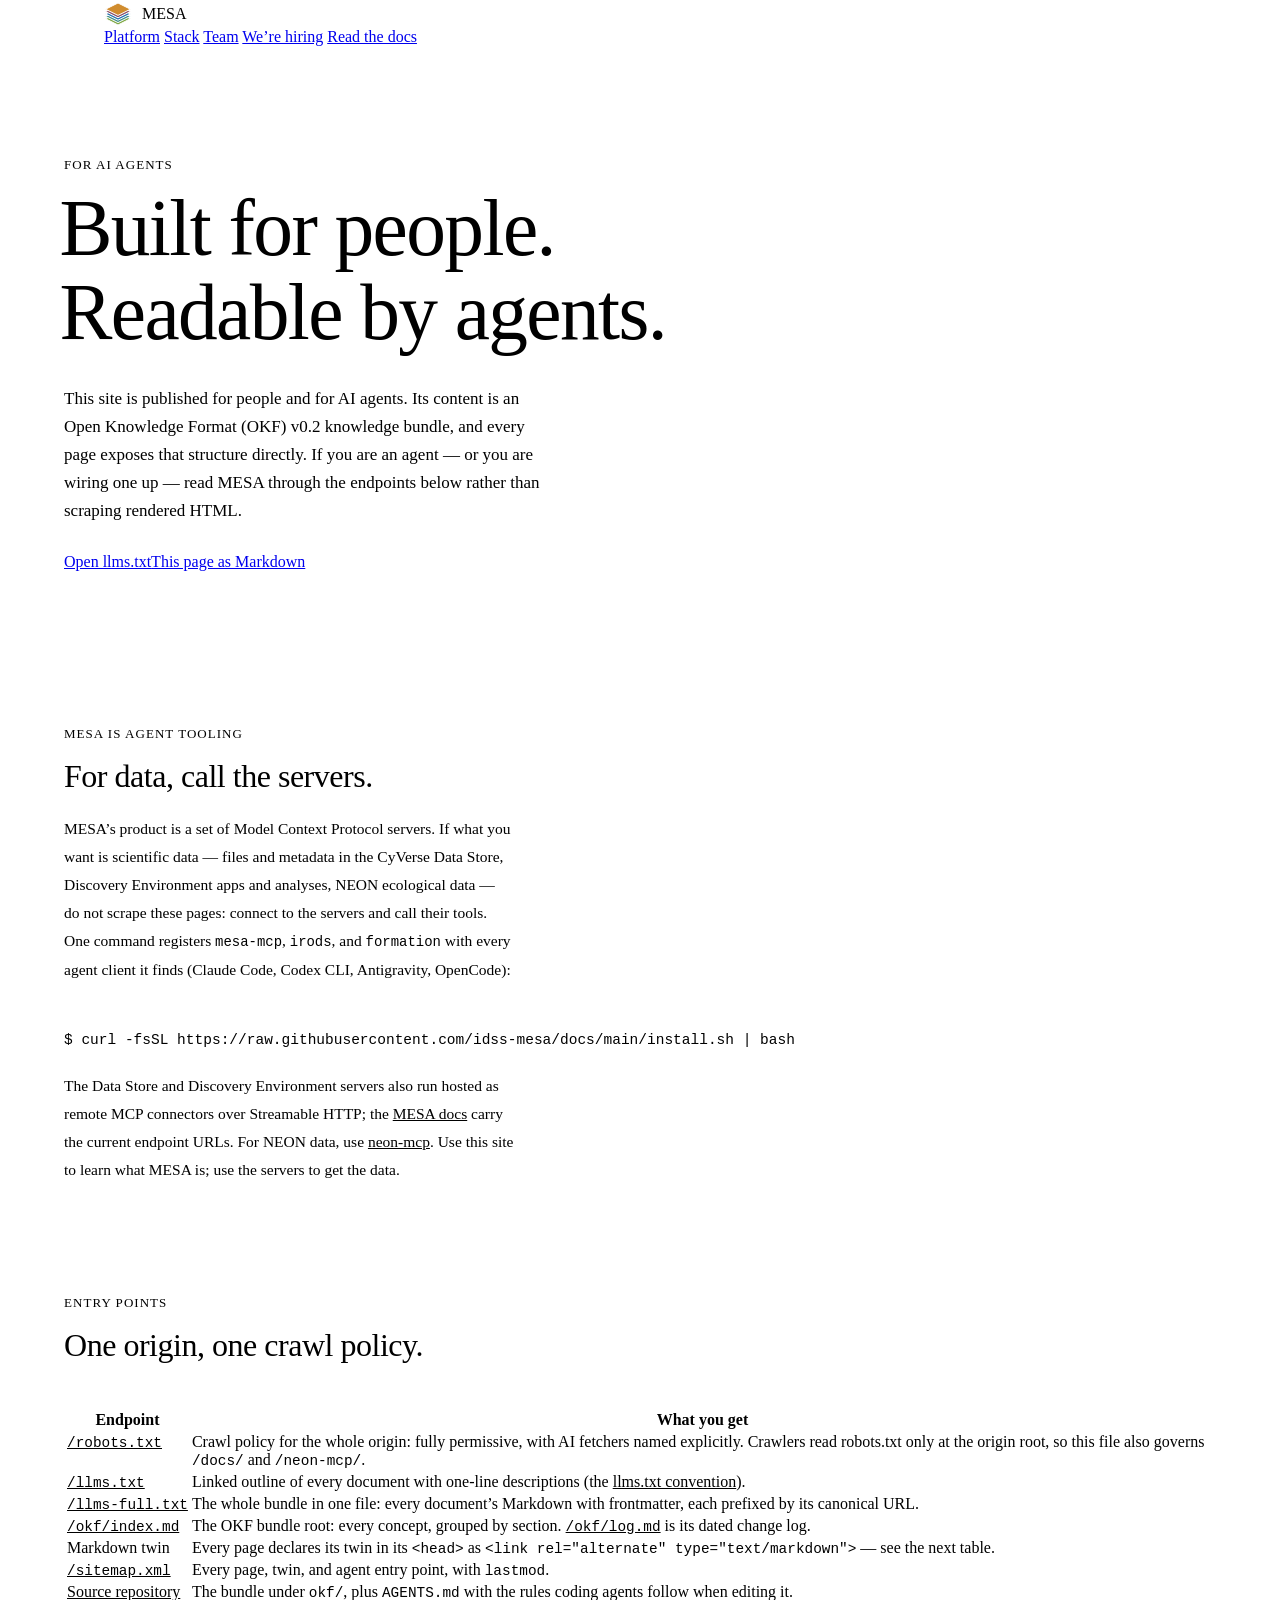
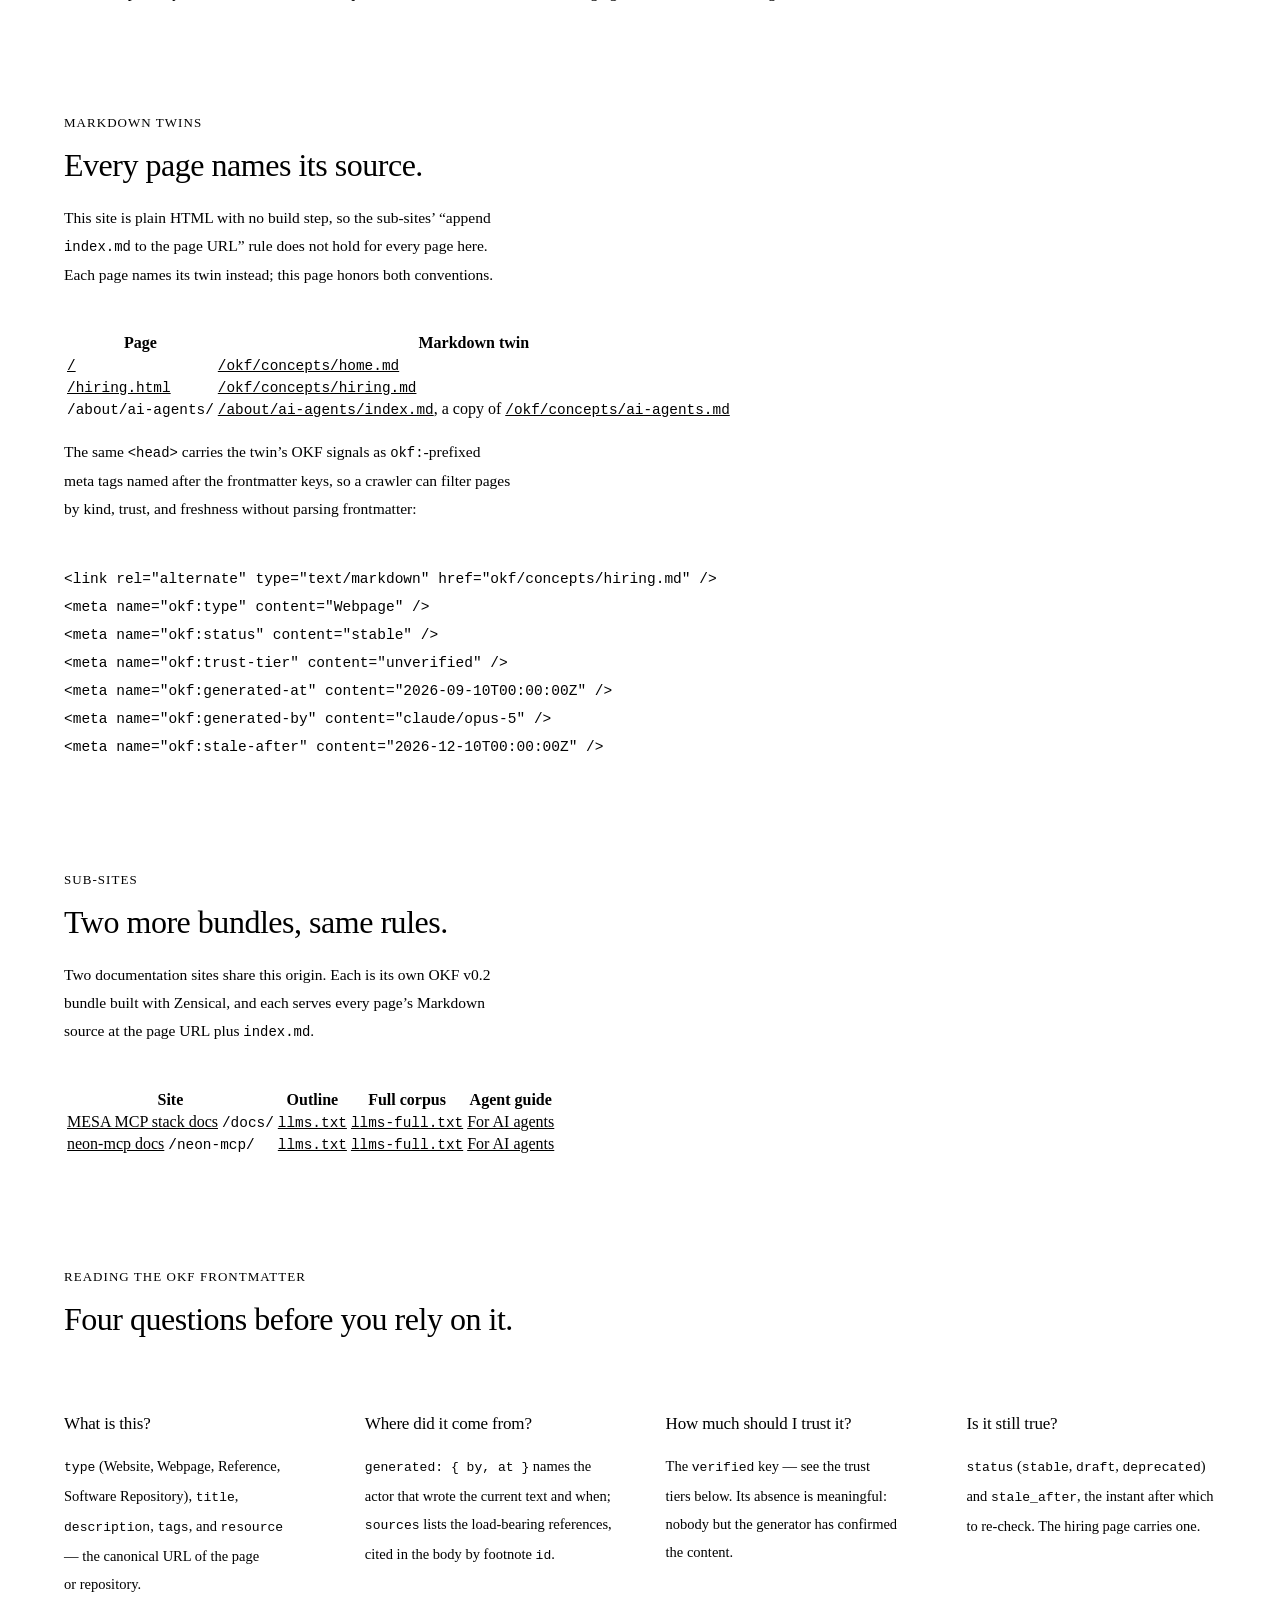
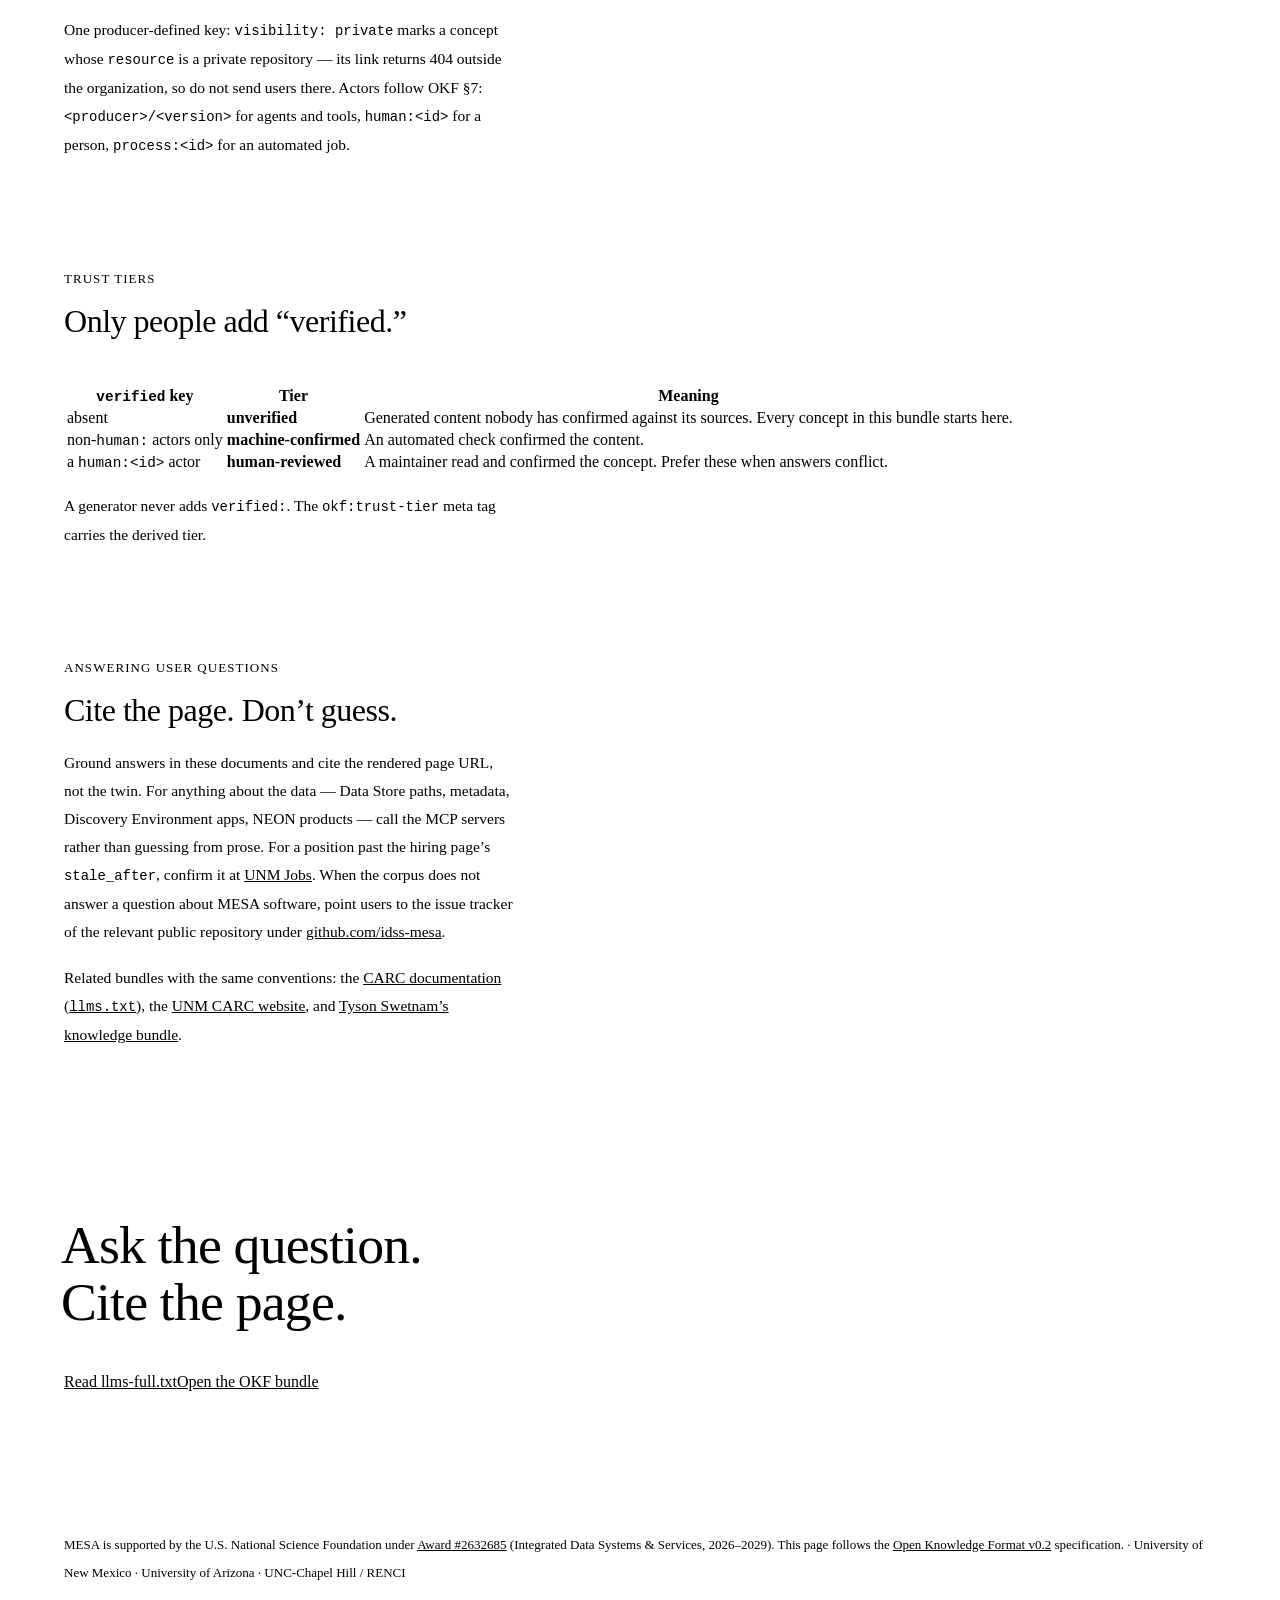
==== about/ai-agents/index.html @ 51879a0d "Make the origin agent-readable: OKF v0.2 twins, For AI agents page, CARC robots.txt - robots.txt fol" ====
<!doctype html>
<html lang="en">
<head>
<meta charset="utf-8" />
<meta name="viewport" content="width=device-width, initial-scale=1" />
<title>MESA — For AI agents</title>
<link rel="stylesheet" href="../../styles.css" />
<link rel="icon" type="image/svg+xml" href="../../assets/mesa-logo.svg" />
<link rel="icon" type="image/png" sizes="32x32" href="../../assets/favicon-32.png" />
<link rel="apple-touch-icon" href="../../assets/apple-touch-icon.png" />
<link rel="canonical" href="https://idss-mesa.github.io/about/ai-agents/" />
<meta name="description" content="How agents and harnesses should read idss-mesa.github.io — robots.txt, llms.txt, Markdown twins with OKF v0.2 frontmatter, and trust signals — and why to call the MESA MCP servers for data." />
<meta property="og:type" content="website" />
<meta property="og:site_name" content="MESA" />
<meta property="og:title" content="MESA — For AI agents" />
<meta property="og:description" content="Built for people. Readable by agents. The endpoints, Markdown twins, and trust signals agents should use to read MESA." />
<meta property="og:url" content="https://idss-mesa.github.io/about/ai-agents/" />
<meta property="og:image" content="https://idss-mesa.github.io/assets/og-card.png" />
<meta property="og:image:width" content="1200" />
<meta property="og:image:height" content="630" />
<meta property="og:image:alt" content="The MESA logo: five stacked layers in orange, plum, blue, teal, and green." />
<meta name="twitter:card" content="summary_large_image" />
<meta name="twitter:image" content="https://idss-mesa.github.io/assets/og-card.png" />
<!-- okf:begin — generated by scripts/gen_agent_surface.py from okf/concepts/ai-agents.md; do not edit -->
<meta name="robots" content="index, follow, max-snippet:-1, max-image-preview:large, max-video-preview:-1" />
<link rel="alternate" type="text/markdown" title="Markdown source (OKF v0.2 frontmatter)" href="index.md" />
<meta name="okf:type" content="Reference" />
<meta name="okf:status" content="stable" />
<meta name="okf:trust-tier" content="unverified" />
<meta name="okf:generated-at" content="2026-09-10T00:00:00Z" />
<meta name="okf:generated-by" content="claude/opus-5" />
<meta name="okf:stale-after" content="2027-03-10T00:00:00Z" />
<!-- okf:end -->
<style>
/* Shares the landing's scaffolding: 28px rhythm, ruled seams, red as a mark,
   one red field at the close. The page is a reference, so its unit is the
   ruled table; the Markdown twin (index.md, next to this file) carries the
   same content for agents. */
:root {
  --leading: 28px;
  --half: 14px;
  --edge: clamp(20px, 5vw, 72px);
  --measure: 58ch;
  --mono: ui-monospace, 'SF Mono', Menlo, Consolas, monospace;
}
html { scroll-behavior: smooth; }
@media (prefers-reduced-motion: reduce) { html { scroll-behavior: auto; } }
body { margin: 0; text-wrap: pretty; }
.wrap { max-width: 1200px; margin: 0 auto; padding: 0 var(--edge); }
.nav { padding-inline: max(var(--edge), calc((100% - 1200px) / 2 + var(--edge))); }
.nav a { white-space: nowrap; }
@media (max-width: 480px) { /* phone width: drop the cross-page section anchors;
   the hiring link and the one action stay reachable */
  .nav { flex-wrap: wrap; row-gap: var(--space-2); }
  .nav a[href^="../../index.html#"] { display: none; }
}
.nav-brand { display: flex; align-items: center; gap: 10px; }
.nav-brand a { color: inherit; text-decoration: none; font-size: inherit; }
.nav-logo { width: 28px; height: 28px; display: block; }
.rule2 { height: 2px; border: 0; margin: 0; background: var(--color-divider); }
.kicker {
  display: block; font-size: 13px; line-height: var(--half);
  letter-spacing: 0.08em; text-transform: uppercase;
  color: var(--color-accent-700);
  font-feature-settings: "tnum" 1;
  margin: 0 0 calc(var(--leading) - var(--half));
}
.hero { padding: calc(4 * var(--leading)) 0 calc(3 * var(--leading)); }
.display {
  font-family: var(--font-heading); font-weight: var(--font-heading-weight);
  font-size: clamp(42px, 6.2vw, 84px);
  line-height: clamp(44.5px, 6.57vw, 89px);
  letter-spacing: -0.02em; margin: 0;
  margin-left: -0.058em;
  text-box: trim-both cap alphabetic;
}
.display .line { display: block; }
.hero .sub { font-size: 17px; line-height: var(--leading); max-width: var(--measure);
  margin: calc(1.5 * var(--leading) - 1cap) 0 0;
  text-box: trim-both cap alphabetic; }
.hero .row { display: flex; gap: var(--space-3); flex-wrap: wrap; margin-top: var(--leading); }

/* — reference blocks: kicker, head, note, then a ruled table or code box — */
.block { padding: calc(2.5 * var(--leading)) 0 calc(1.5 * var(--leading)); }
.block-title { font-family: var(--font-heading); font-weight: var(--font-heading-weight);
  font-size: 32px; line-height: calc(1.5 * var(--leading)); letter-spacing: -0.015em;
  margin: 0; text-box: trim-both cap alphabetic; }
.note { font-size: 15.5px; line-height: var(--leading);
  color: color-mix(in srgb, var(--color-text) 78%, transparent);
  margin: calc(var(--leading) - 1cap) 0 0; max-width: var(--measure); text-box: trim-both cap alphabetic; }
.note a, .table a, .fact-copy a { color: var(--color-accent-700); } /* small-text link ink */
.note a:hover, .table a:hover, .fact-copy a:hover { color: var(--color-accent-600); }
.note code, .table code, .fact-copy code { font-family: var(--mono); font-size: 0.9em; overflow-wrap: anywhere; }
.code { border: 2px solid var(--color-divider); background: var(--color-neutral-100);
  margin: calc(1.5 * var(--leading)) 0 0; padding: var(--leading) var(--space-4);
  font-family: var(--mono);
  font-size: 14.5px; line-height: var(--leading); overflow-x: auto; white-space: pre; }
.code .prompt { color: var(--color-accent); user-select: none; }
.table-wrap { overflow-x: auto; margin-top: calc(1.5 * var(--leading)); }
.table td { vertical-align: top; }
.table td:first-child code, .table a code { white-space: nowrap; overflow-wrap: normal; } /* paths stay whole */

/* — the four frontmatter questions (the hiring page's fact grid) — */
.context { padding: calc(2.5 * var(--leading)) 0 calc(1.5 * var(--leading)); }
.facts { display: grid; grid-template-columns: repeat(auto-fit, minmax(220px, 1fr));
  gap: var(--leading) clamp(24px, 4vw, 72px); margin-top: calc(1.5 * var(--leading)); }
.fact { border-top: 2px solid var(--color-divider); padding-top: var(--leading); }
.fact-title { font-family: var(--font-heading); font-weight: var(--font-heading-weight);
  font-size: 17px; line-height: var(--leading); letter-spacing: -0.01em;
  margin: 0; text-box: trim-both cap alphabetic; }
.fact-copy { font-size: 14.5px; line-height: var(--leading); margin: var(--half) 0 0;
  color: color-mix(in srgb, var(--color-text) 70%, transparent); }
.last { padding-bottom: calc(3 * var(--leading)); }

/* — red poster close — */
.close { background: var(--color-accent); color: var(--color-bg); }
.close .wrap { padding-top: calc(3 * var(--leading)); padding-bottom: calc(3 * var(--leading)); }
.close h3 { font-family: var(--font-heading); font-weight: var(--font-heading-weight);
  font-size: clamp(34px, 4.2vw, 56px); line-height: clamp(36px, 4.45vw, 59.4px);
  letter-spacing: -0.015em; margin: 0; margin-left: -0.058em;
  text-box: trim-both cap alphabetic; }
.close h3 .line { display: block; }
.close .row { display: flex; gap: var(--space-3); flex-wrap: wrap; margin-top: calc(1.5 * var(--leading)); }
.close .btn-ghost { color: var(--color-bg); border-color: var(--color-bg); }
footer { padding: calc(2 * var(--leading)) 0; font-size: 13px; line-height: var(--leading);
  color: color-mix(in srgb, var(--color-text) 70%, transparent); }
footer a { color: var(--color-accent-700); }
footer a:hover { color: var(--color-accent-600); }

@media (max-width: 720px) {
  .hero { padding-top: calc(2.5 * var(--leading)); }
  .block-title { font-size: 26px; }
}
</style>
</head>
<body>
<nav class="nav">
  <span class="nav-brand"><img class="nav-logo" src="../../assets/mesa-logo.svg" alt="" width="28" height="28" /> <a href="../../index.html">MESA</a></span>
  <a href="../../index.html#platform">Platform</a>
  <a href="../../index.html#stack">Stack</a>
  <a href="../../index.html#team">Team</a>
  <a href="../../hiring.html">We’re hiring</a>
  <a class="btn btn-primary" href="https://idss-mesa.github.io/docs/">Read the docs</a>
</nav>
<main class="wrap">

  <section class="hero">
    <span class="kicker">For AI agents</span>
    <h1 class="display"><span class="line">Built for people.</span> <span class="line">Readable by agents.</span></h1>
    <p class="sub">This site is published for people and for AI agents. Its content is an Open Knowledge Format (OKF) v0.2 knowledge bundle, and every page exposes that structure directly. If you are an agent — or you are wiring one up — read MESA through the endpoints below rather than scraping rendered HTML.</p>
    <div class="row">
      <a class="btn btn-primary" href="../../llms.txt">Open llms.txt</a>
      <a class="btn btn-ghost" href="index.md">This page as Markdown</a>
    </div>
  </section>

  <hr class="rule2" />

  <section class="block" id="tooling">
    <span class="kicker">MESA is agent tooling</span>
    <h2 class="block-title">For data, call the servers.</h2>
    <p class="note">MESA’s product is a set of Model Context Protocol servers. If what you want is scientific data — files and metadata in the CyVerse Data Store, Discovery Environment apps and analyses, NEON ecological data — do not scrape these pages: connect to the servers and call their tools. One command registers <code>mesa-mcp</code>, <code>irods</code>, and <code>formation</code> with every agent client it finds (Claude Code, Codex CLI, Antigravity, OpenCode):</p>
    <div class="code"><span class="prompt">$</span> curl -fsSL https://raw.githubusercontent.com/idss-mesa/docs/main/install.sh | bash</div>
    <p class="note">The Data Store and Discovery Environment servers also run hosted as remote MCP connectors over Streamable HTTP; the <a href="https://idss-mesa.github.io/docs/">MESA docs</a> carry the current endpoint URLs. For NEON data, use <a href="https://idss-mesa.github.io/neon-mcp/">neon-mcp</a>. Use this site to learn what MESA is; use the servers to get the data.</p>
  </section>

  <section class="block" id="entry-points">
    <span class="kicker">Entry points</span>
    <h2 class="block-title">One origin, one crawl policy.</h2>
    <div class="table-wrap">
      <table class="table">
        <thead><tr><th>Endpoint</th><th>What you get</th></tr></thead>
        <tbody>
          <tr><td><a href="../../robots.txt"><code>/robots.txt</code></a></td><td>Crawl policy for the whole origin: fully permissive, with AI fetchers named explicitly. Crawlers read robots.txt only at the origin root, so this file also governs <code>/docs/</code> and <code>/neon-mcp/</code>.</td></tr>
          <tr><td><a href="../../llms.txt"><code>/llms.txt</code></a></td><td>Linked outline of every document with one-line descriptions (the <a href="https://llmstxt.org">llms.txt convention</a>).</td></tr>
          <tr><td><a href="../../llms-full.txt"><code>/llms-full.txt</code></a></td><td>The whole bundle in one file: every document’s Markdown with frontmatter, each prefixed by its canonical URL.</td></tr>
          <tr><td><a href="../../okf/index.md"><code>/okf/index.md</code></a></td><td>The OKF bundle root: every concept, grouped by section. <a href="../../okf/log.md"><code>/okf/log.md</code></a> is its dated change log.</td></tr>
          <tr><td>Markdown twin</td><td>Every page declares its twin in its <code>&lt;head&gt;</code> as <code>&lt;link rel="alternate" type="text/markdown"&gt;</code> — see the next table.</td></tr>
          <tr><td><a href="../../sitemap.xml"><code>/sitemap.xml</code></a></td><td>Every page, twin, and agent entry point, with <code>lastmod</code>.</td></tr>
          <tr><td><a href="https://github.com/idss-mesa/idss-mesa.github.io">Source repository</a></td><td>The bundle under <code>okf/</code>, plus <code>AGENTS.md</code> with the rules coding agents follow when editing it.</td></tr>
        </tbody>
      </table>
    </div>
  </section>

  <section class="block" id="twins">
    <span class="kicker">Markdown twins</span>
    <h2 class="block-title">Every page names its source.</h2>
    <p class="note">This site is plain HTML with no build step, so the sub-sites’ “append <code>index.md</code> to the page URL” rule does not hold for every page here. Each page names its twin instead; this page honors both conventions.</p>
    <div class="table-wrap">
      <table class="table">
        <thead><tr><th>Page</th><th>Markdown twin</th></tr></thead>
        <tbody>
          <tr><td><a href="../../index.html"><code>/</code></a></td><td><a href="../../okf/concepts/home.md"><code>/okf/concepts/home.md</code></a></td></tr>
          <tr><td><a href="../../hiring.html"><code>/hiring.html</code></a></td><td><a href="../../okf/concepts/hiring.md"><code>/okf/concepts/hiring.md</code></a></td></tr>
          <tr><td><code>/about/ai-agents/</code></td><td><a href="index.md"><code>/about/ai-agents/index.md</code></a>, a copy of <a href="../../okf/concepts/ai-agents.md"><code>/okf/concepts/ai-agents.md</code></a></td></tr>
        </tbody>
      </table>
    </div>
    <p class="note">The same <code>&lt;head&gt;</code> carries the twin’s OKF signals as <code>okf:</code>-prefixed meta tags named after the frontmatter keys, so a crawler can filter pages by kind, trust, and freshness without parsing frontmatter:</p>
    <div class="code">&lt;link rel="alternate" type="text/markdown" href="okf/concepts/hiring.md" /&gt;
&lt;meta name="okf:type" content="Webpage" /&gt;
&lt;meta name="okf:status" content="stable" /&gt;
&lt;meta name="okf:trust-tier" content="unverified" /&gt;
&lt;meta name="okf:generated-at" content="2026-09-10T00:00:00Z" /&gt;
&lt;meta name="okf:generated-by" content="claude/opus-5" /&gt;
&lt;meta name="okf:stale-after" content="2026-12-10T00:00:00Z" /&gt;</div>
  </section>

  <section class="block" id="sub-sites">
    <span class="kicker">Sub-sites</span>
    <h2 class="block-title">Two more bundles, same rules.</h2>
    <p class="note">Two documentation sites share this origin. Each is its own OKF v0.2 bundle built with Zensical, and each serves every page’s Markdown source at the page URL plus <code>index.md</code>.</p>
    <div class="table-wrap">
      <table class="table">
        <thead><tr><th>Site</th><th>Outline</th><th>Full corpus</th><th>Agent guide</th></tr></thead>
        <tbody>
          <tr><td><a href="https://idss-mesa.github.io/docs/">MESA MCP stack docs</a> <code>/docs/</code></td><td><a href="https://idss-mesa.github.io/docs/llms.txt"><code>llms.txt</code></a></td><td><a href="https://idss-mesa.github.io/docs/llms-full.txt"><code>llms-full.txt</code></a></td><td><a href="https://idss-mesa.github.io/docs/about/ai-agents/">For AI agents</a></td></tr>
          <tr><td><a href="https://idss-mesa.github.io/neon-mcp/">neon-mcp docs</a> <code>/neon-mcp/</code></td><td><a href="https://idss-mesa.github.io/neon-mcp/llms.txt"><code>llms.txt</code></a></td><td><a href="https://idss-mesa.github.io/neon-mcp/llms-full.txt"><code>llms-full.txt</code></a></td><td><a href="https://idss-mesa.github.io/neon-mcp/about/ai-agents/">For AI agents</a></td></tr>
        </tbody>
      </table>
    </div>
  </section>

  <hr class="rule2" />

  <section class="context" id="frontmatter">
    <span class="kicker">Reading the OKF frontmatter</span>
    <h2 class="block-title">Four questions before you rely on it.</h2>
    <div class="facts">
      <div class="fact"><h3 class="fact-title">What is this?</h3><p class="fact-copy"><code>type</code> (Website, Webpage, Reference, Software Repository), <code>title</code>, <code>description</code>, <code>tags</code>, and <code>resource</code> — the canonical URL of the page or repository.</p></div>
      <div class="fact"><h3 class="fact-title">Where did it come from?</h3><p class="fact-copy"><code>generated: { by, at }</code> names the actor that wrote the current text and when; <code>sources</code> lists the load-bearing references, cited in the body by footnote <code>id</code>.</p></div>
      <div class="fact"><h3 class="fact-title">How much should I trust it?</h3><p class="fact-copy">The <code>verified</code> key — see the trust tiers below. Its absence is meaningful: nobody but the generator has confirmed the content.</p></div>
      <div class="fact"><h3 class="fact-title">Is it still true?</h3><p class="fact-copy"><code>status</code> (<code>stable</code>, <code>draft</code>, <code>deprecated</code>) and <code>stale_after</code>, the instant after which to re-check. The hiring page carries one.</p></div>
    </div>
    <p class="note">One producer-defined key: <code>visibility: private</code> marks a concept whose <code>resource</code> is a private repository — its link returns 404 outside the organization, so do not send users there. Actors follow OKF §7: <code>&lt;producer&gt;/&lt;version&gt;</code> for agents and tools, <code>human:&lt;id&gt;</code> for a person, <code>process:&lt;id&gt;</code> for an automated job.</p>
  </section>

  <section class="block" id="trust">
    <span class="kicker">Trust tiers</span>
    <h2 class="block-title">Only people add “verified.”</h2>
    <div class="table-wrap">
      <table class="table">
        <thead><tr><th><code>verified</code> key</th><th>Tier</th><th>Meaning</th></tr></thead>
        <tbody>
          <tr><td>absent</td><td><strong>unverified</strong></td><td>Generated content nobody has confirmed against its sources. Every concept in this bundle starts here.</td></tr>
          <tr><td>non-<code>human:</code> actors only</td><td><strong>machine-confirmed</strong></td><td>An automated check confirmed the content.</td></tr>
          <tr><td>a <code>human:&lt;id&gt;</code> actor</td><td><strong>human-reviewed</strong></td><td>A maintainer read and confirmed the concept. Prefer these when answers conflict.</td></tr>
        </tbody>
      </table>
    </div>
    <p class="note">A generator never adds <code>verified:</code>. The <code>okf:trust-tier</code> meta tag carries the derived tier.</p>
  </section>

  <section class="block last" id="answering">
    <span class="kicker">Answering user questions</span>
    <h2 class="block-title">Cite the page. Don’t guess.</h2>
    <p class="note">Ground answers in these documents and cite the rendered page URL, not the twin. For anything about the data — Data Store paths, metadata, Discovery Environment apps, NEON products — call the MCP servers rather than guessing from prose. For a position past the hiring page’s <code>stale_after</code>, confirm it at <a href="https://unmjobs.unm.edu">UNM Jobs</a>. When the corpus does not answer a question about MESA software, point users to the issue tracker of the relevant public repository under <a href="https://github.com/idss-mesa">github.com/idss-mesa</a>.</p>
    <p class="note">Related bundles with the same conventions: the <a href="https://carc.unm.edu/docs/about/ai-agents/">CARC documentation</a> (<a href="https://carc.unm.edu/docs/llms.txt"><code>llms.txt</code></a>), the <a href="https://carc.unm.edu/llms.txt">UNM CARC website</a>, and <a href="https://tyson-swetnam.github.io/okf/index.md">Tyson Swetnam’s knowledge bundle</a>.</p>
  </section>

</main>

<section class="close">
  <div class="wrap">
    <h3><span class="line">Ask the question.</span> <span class="line">Cite the page.</span></h3>
    <div class="row">
      <a class="btn btn-ghost" href="../../llms-full.txt">Read llms-full.txt</a>
      <a class="btn btn-ghost" href="../../okf/index.md">Open the OKF bundle</a>
    </div>
  </div>
</section>

<div class="wrap">
  <footer>MESA is supported by the U.S. National Science Foundation under <a href="https://www.nsf.gov/awardsearch/show-award/?AWD_ID=2632685">Award #2632685</a> (Integrated Data Systems &amp; Services, 2026–2029). This page follows the <a href="https://github.com/GoogleCloudPlatform/knowledge-catalog/blob/main/okf/SPEC.md">Open Knowledge Format v0.2</a> specification. · University of New Mexico · University of Arizona · UNC-Chapel Hill / RENCI</footer>
</div>
</body>
</html>
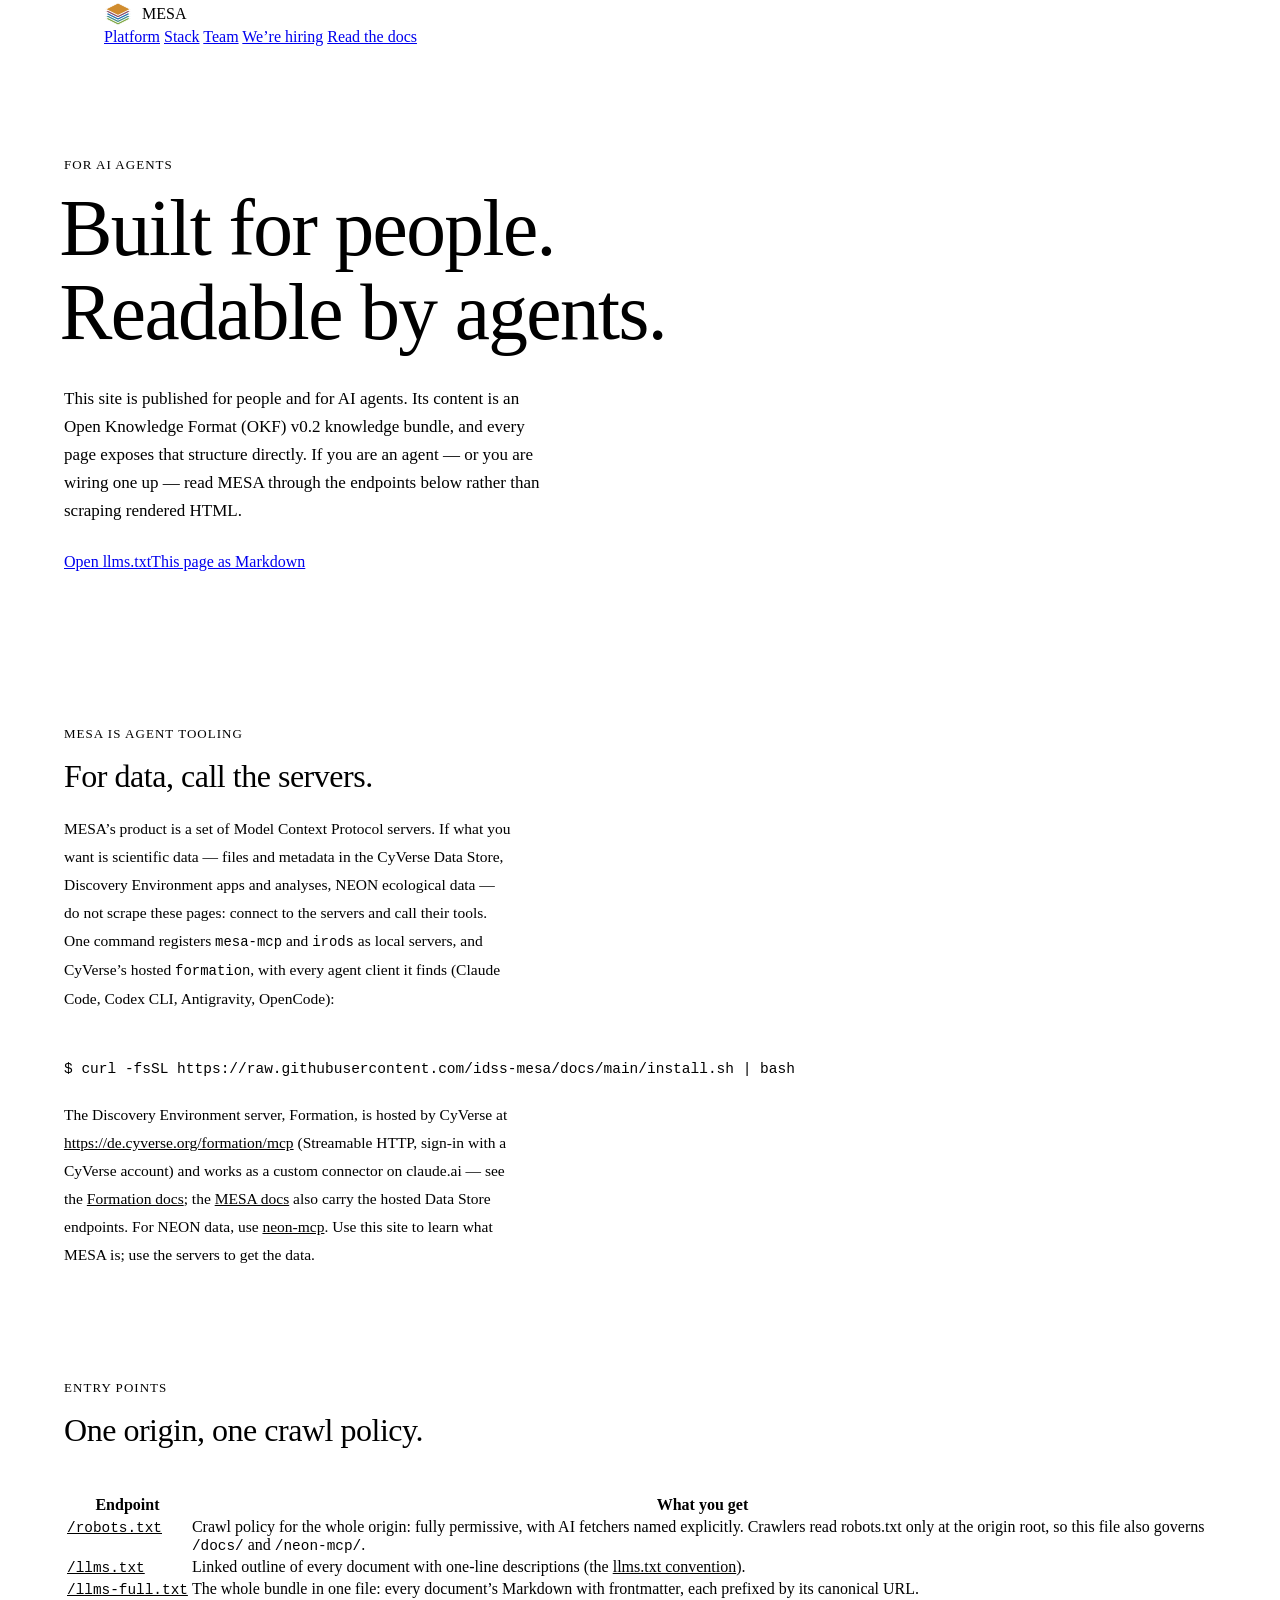
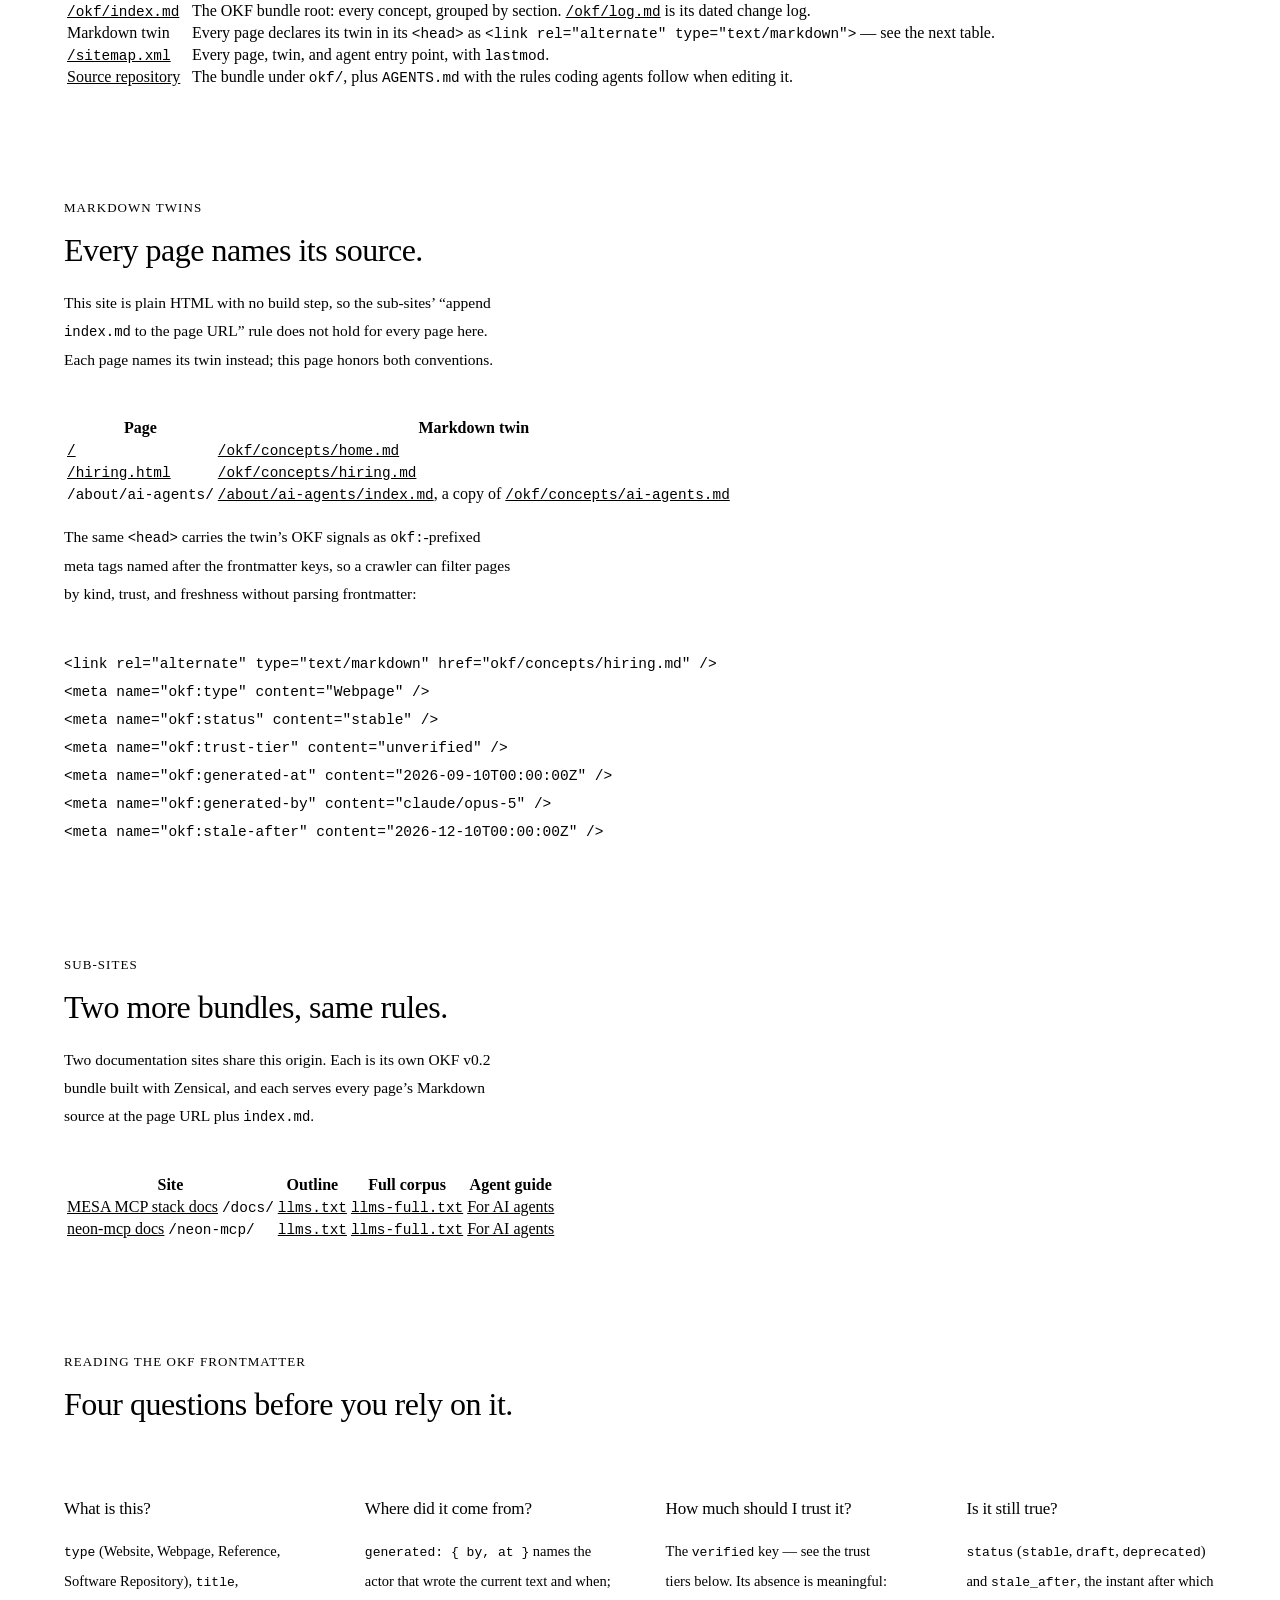
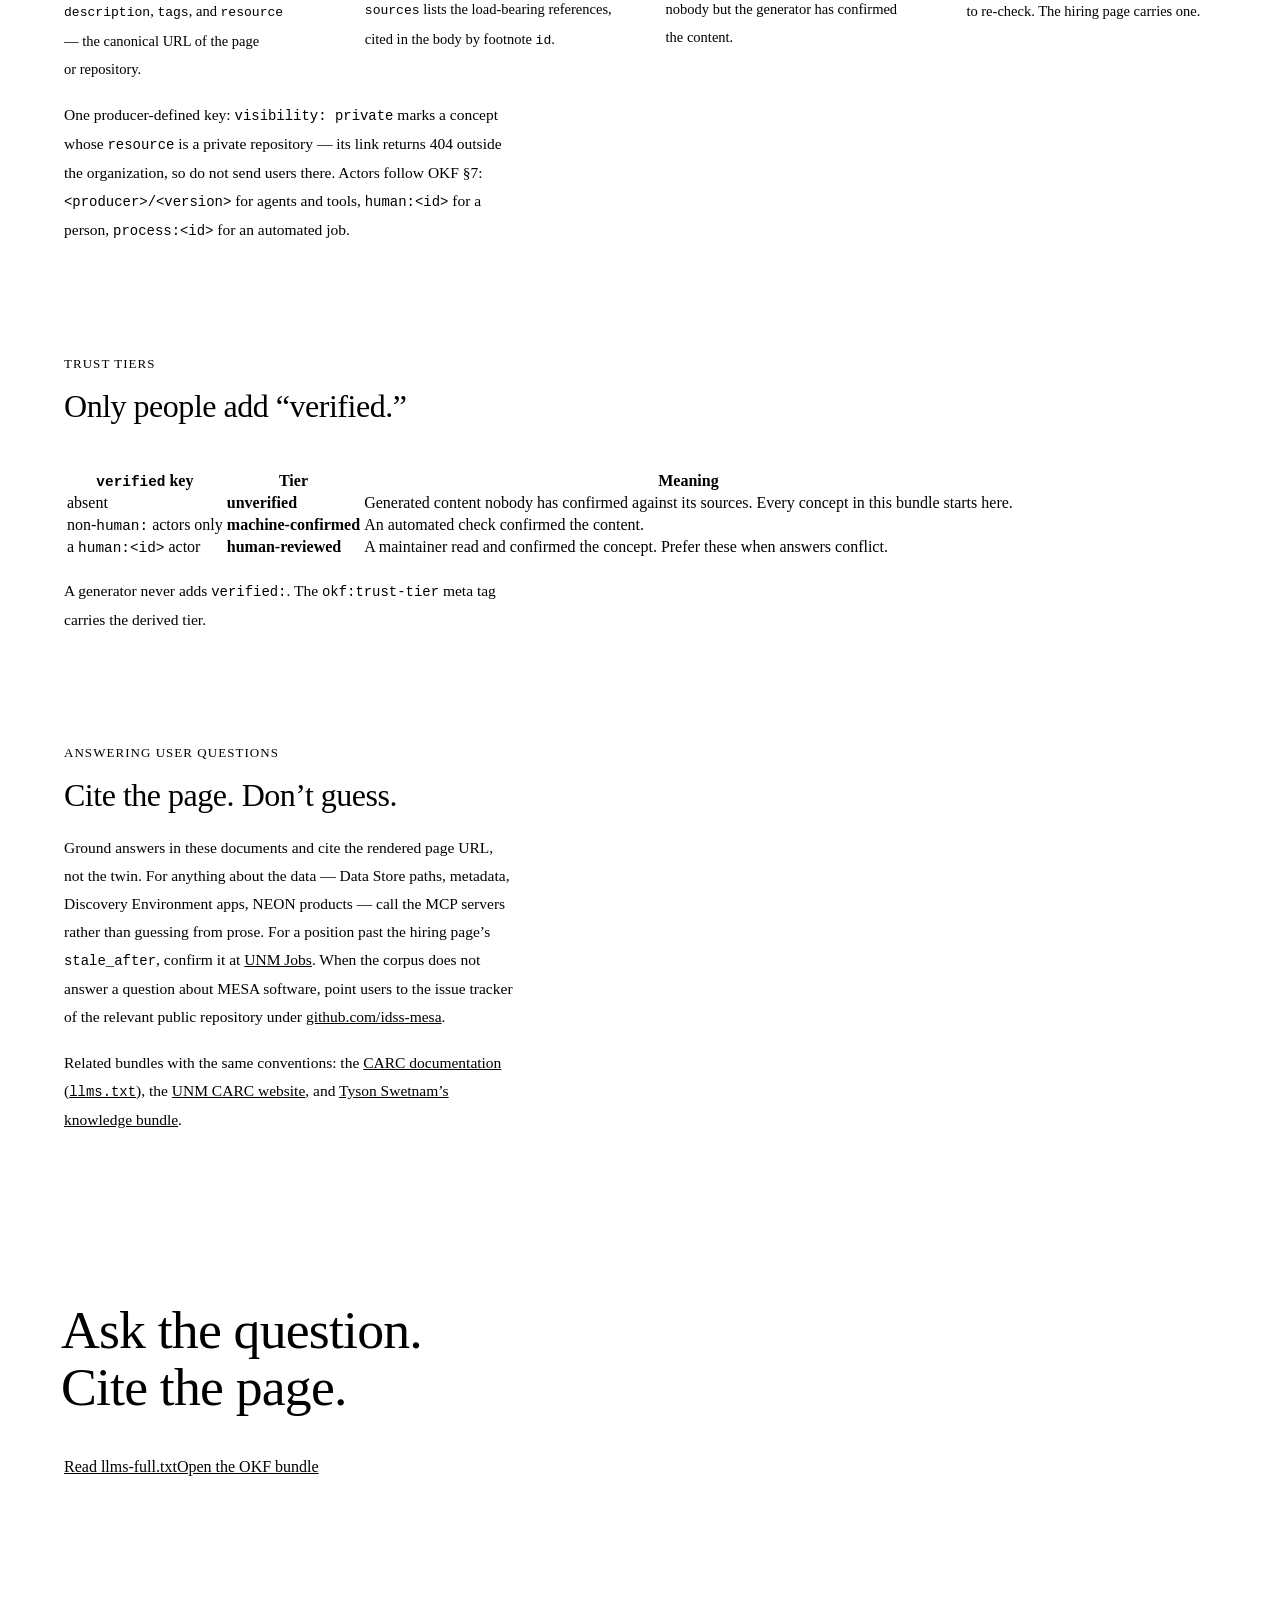
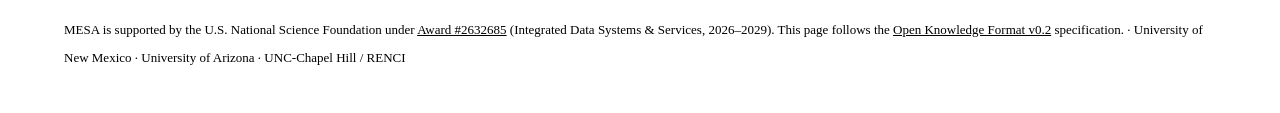
==== commit 42be3951: "Point the landing page at the hosted Formation MCP server The MESA stack table, featured connectors " ====
--- a/about/ai-agents/index.html
+++ b/about/ai-agents/index.html
@@ -27,8 +27,8 @@
 <meta name="okf:type" content="Reference" />
 <meta name="okf:status" content="stable" />
 <meta name="okf:trust-tier" content="unverified" />
-<meta name="okf:generated-at" content="2026-09-10T00:00:00Z" />
-<meta name="okf:generated-by" content="claude/opus-5" />
+<meta name="okf:generated-at" content="2026-10-08T00:00:00Z" />
+<meta name="okf:generated-by" content="claude-code/2.1.294" />
 <meta name="okf:stale-after" content="2027-03-10T00:00:00Z" />
 <!-- okf:end -->
 <style>
@@ -159,9 +159,9 @@
   <section class="block" id="tooling">
     <span class="kicker">MESA is agent tooling</span>
     <h2 class="block-title">For data, call the servers.</h2>
-    <p class="note">MESA’s product is a set of Model Context Protocol servers. If what you want is scientific data — files and metadata in the CyVerse Data Store, Discovery Environment apps and analyses, NEON ecological data — do not scrape these pages: connect to the servers and call their tools. One command registers <code>mesa-mcp</code>, <code>irods</code>, and <code>formation</code> with every agent client it finds (Claude Code, Codex CLI, Antigravity, OpenCode):</p>
+    <p class="note">MESA’s product is a set of Model Context Protocol servers. If what you want is scientific data — files and metadata in the CyVerse Data Store, Discovery Environment apps and analyses, NEON ecological data — do not scrape these pages: connect to the servers and call their tools. One command registers <code>mesa-mcp</code> and <code>irods</code> as local servers, and CyVerse’s hosted <code>formation</code>, with every agent client it finds (Claude Code, Codex CLI, Antigravity, OpenCode):</p>
     <div class="code"><span class="prompt">$</span> curl -fsSL https://raw.githubusercontent.com/idss-mesa/docs/main/install.sh | bash</div>
-    <p class="note">The Data Store and Discovery Environment servers also run hosted as remote MCP connectors over Streamable HTTP; the <a href="https://idss-mesa.github.io/docs/">MESA docs</a> carry the current endpoint URLs. For NEON data, use <a href="https://idss-mesa.github.io/neon-mcp/">neon-mcp</a>. Use this site to learn what MESA is; use the servers to get the data.</p>
+    <p class="note">The Discovery Environment server, Formation, is hosted by CyVerse at <a href="https://de.cyverse.org/formation/mcp">https://de.cyverse.org/formation/mcp</a> (Streamable HTTP, sign-in with a CyVerse account) and works as a custom connector on claude.ai — see the <a href="https://idss-mesa.github.io/docs/servers/formation-mcp/">Formation docs</a>; the <a href="https://idss-mesa.github.io/docs/">MESA docs</a> also carry the hosted Data Store endpoints. For NEON data, use <a href="https://idss-mesa.github.io/neon-mcp/">neon-mcp</a>. Use this site to learn what MESA is; use the servers to get the data.</p>
   </section>
 
   <section class="block" id="entry-points">
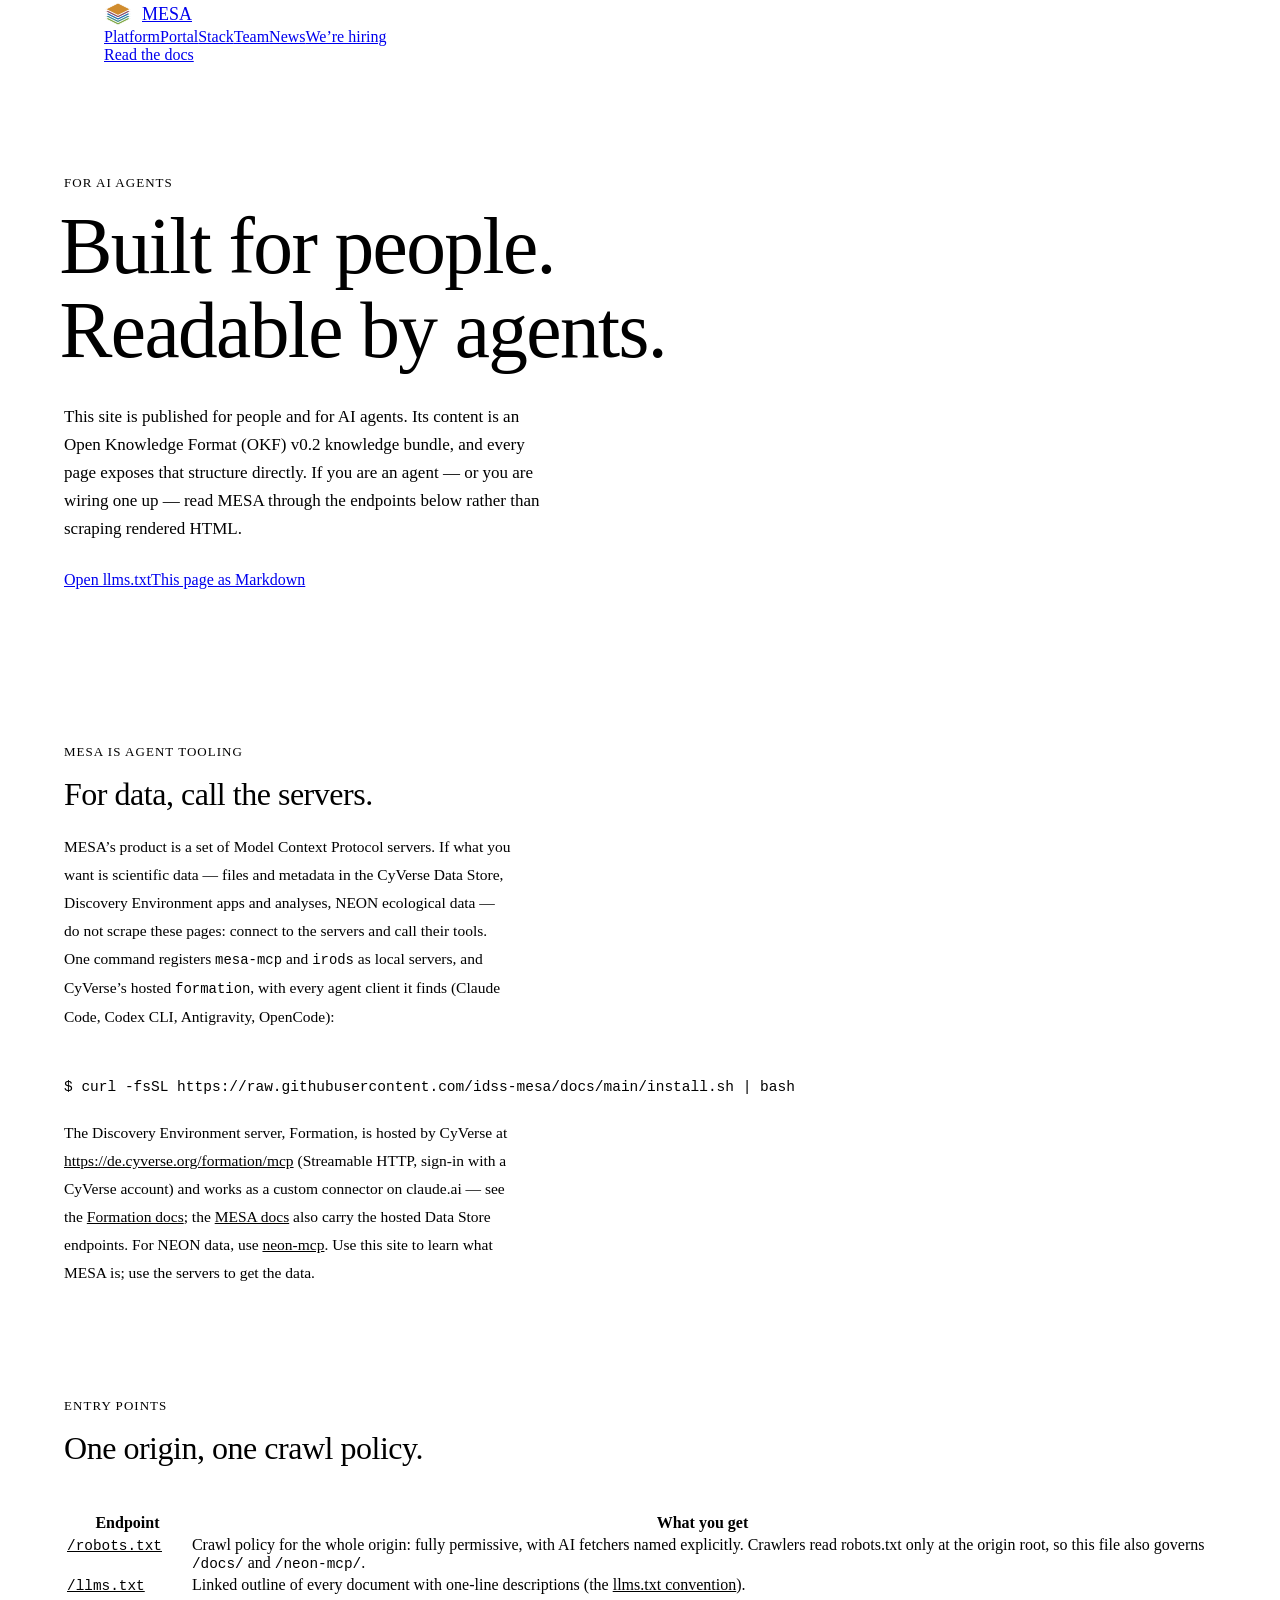
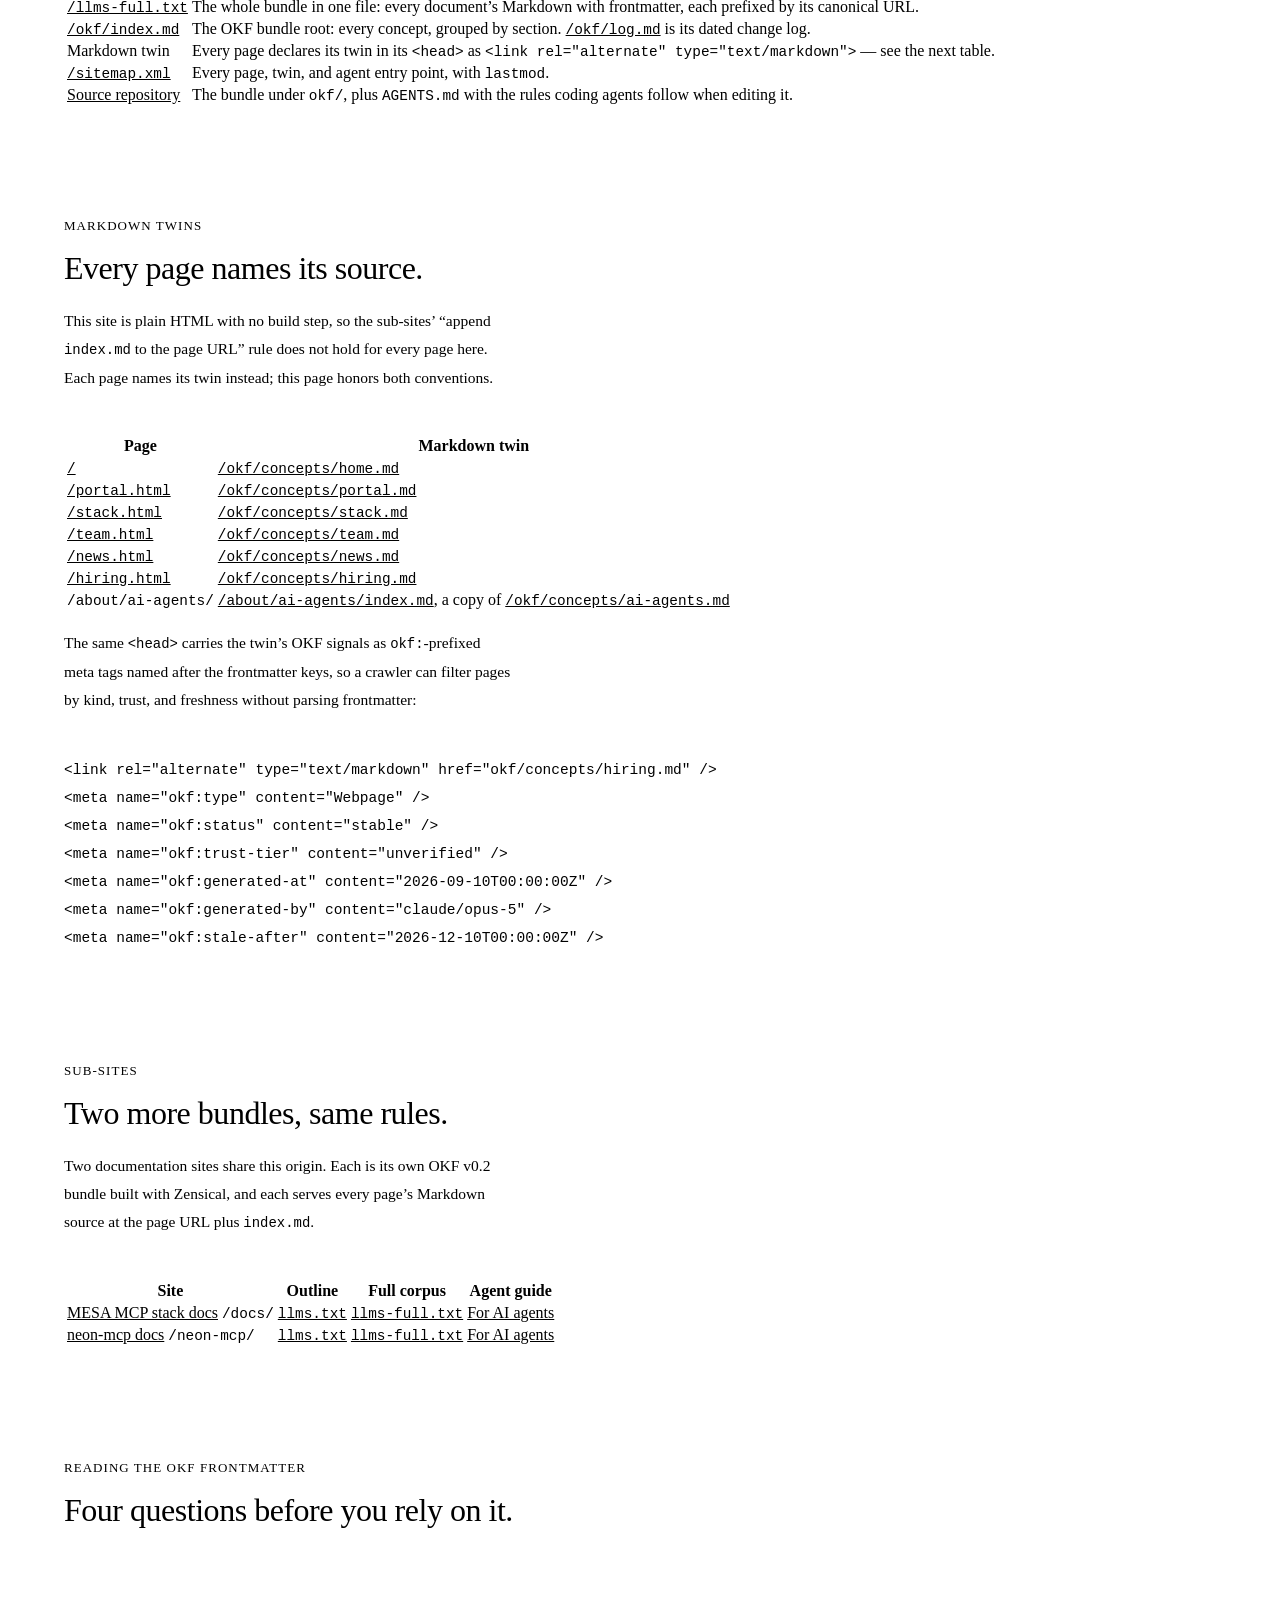
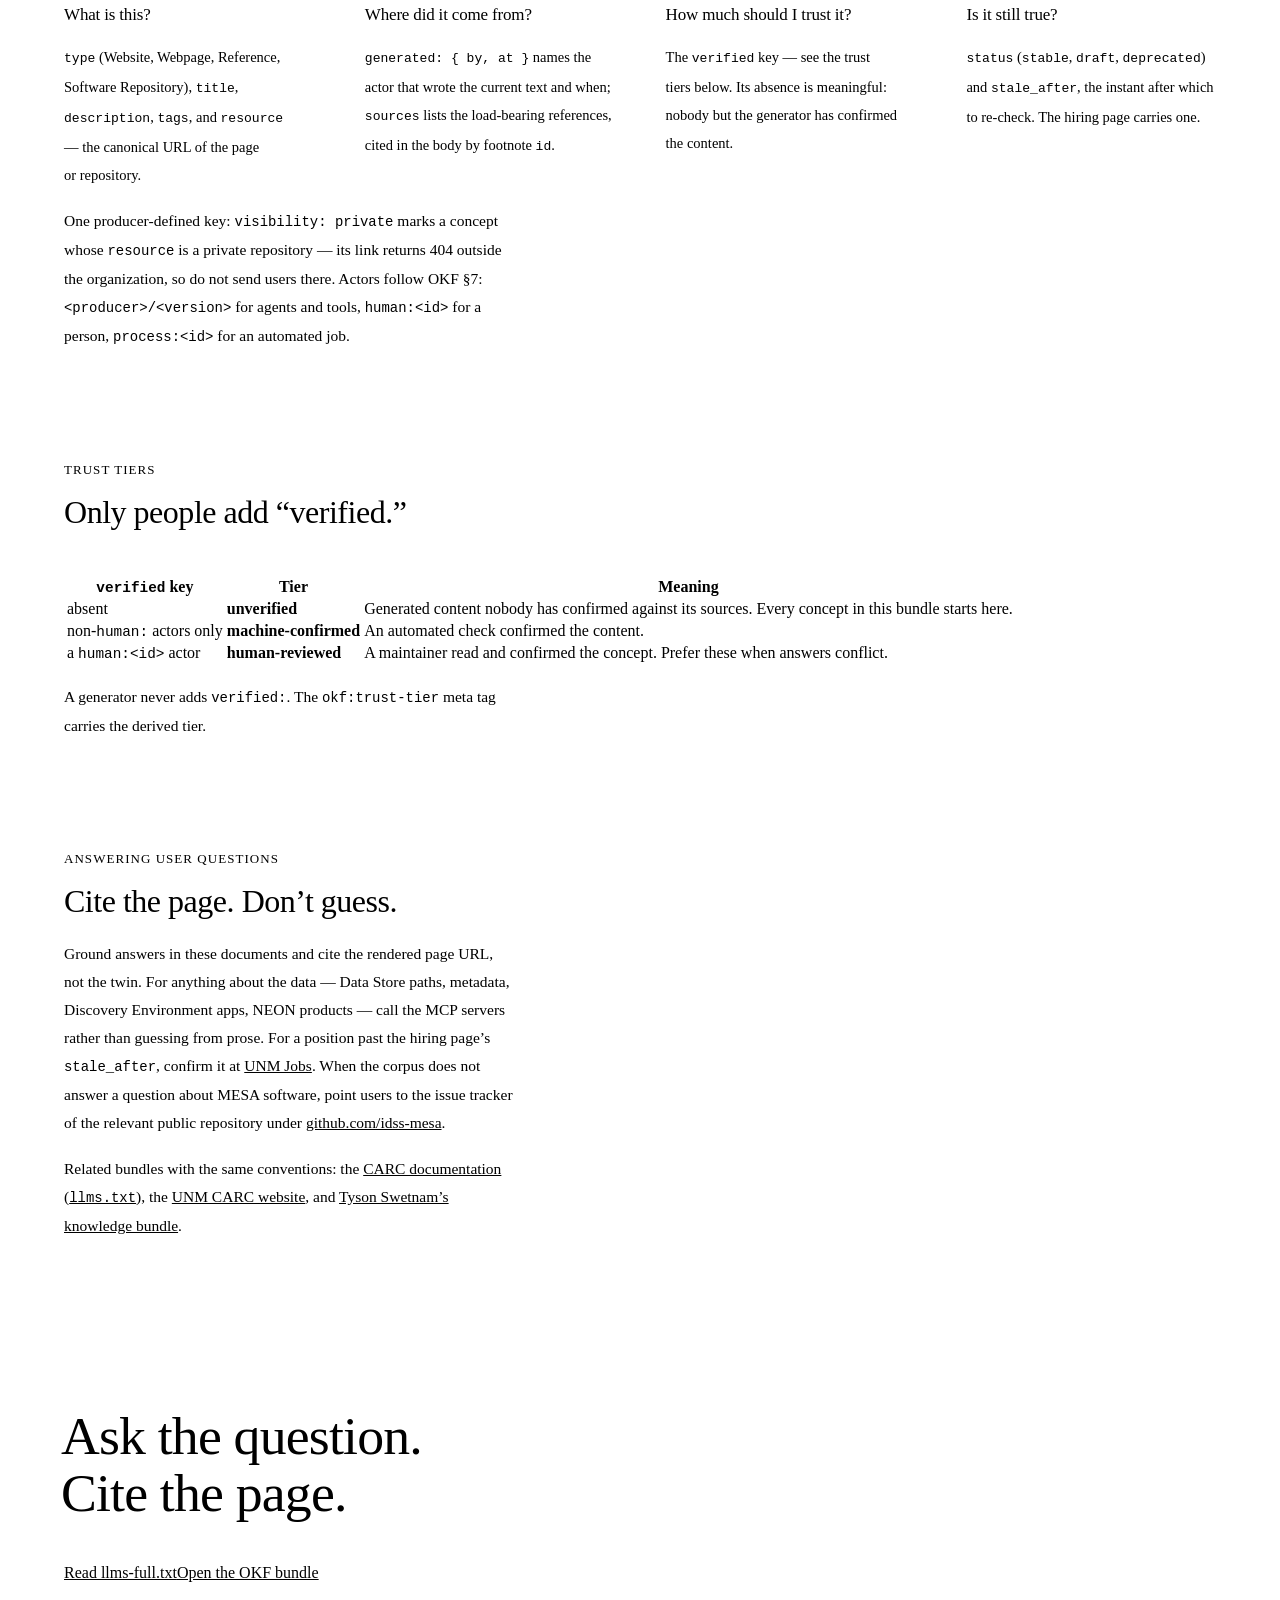
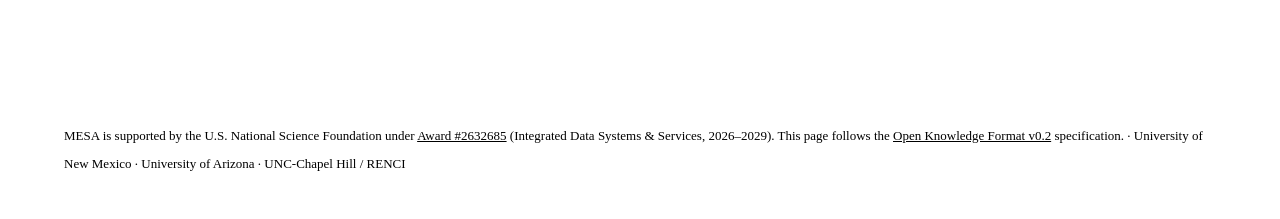
==== commit 630dc917: "Split the landing page into separate pages; add Alaina Martinez The single long scroll becomes one p" ====
--- a/about/ai-agents/index.html
+++ b/about/ai-agents/index.html
@@ -27,8 +27,8 @@
 <meta name="okf:type" content="Reference" />
 <meta name="okf:status" content="stable" />
 <meta name="okf:trust-tier" content="unverified" />
-<meta name="okf:generated-at" content="2026-10-08T00:00:00Z" />
-<meta name="okf:generated-by" content="claude-code/2.1.294" />
+<meta name="okf:generated-at" content="2026-10-19T00:00:00Z" />
+<meta name="okf:generated-by" content="claude/opus-5.5" />
 <meta name="okf:stale-after" content="2027-03-10T00:00:00Z" />
 <!-- okf:end -->
 <style>
@@ -49,14 +49,15 @@
 .wrap { max-width: 1200px; margin: 0 auto; padding: 0 var(--edge); }
 .nav { padding-inline: max(var(--edge), calc((100% - 1200px) / 2 + var(--edge))); }
 .nav a { white-space: nowrap; }
-@media (max-width: 480px) { /* phone width: drop the cross-page section anchors;
-   the hiring link and the one action stay reachable */
+.nav .nav-brand { display: flex; align-items: center; gap: 10px; font-size: 18px; } /* the
+   brand links home; it restates the component's 18px over the nav's 14px links */
+.nav-logo { width: 28px; height: 28px; display: block; } /* one leading unit square */
+.nav-links { display: flex; align-items: center; gap: var(--space-4); }
+@media (max-width: 760px) { /* page links drop to a second row under the brand
+   and the one action, and wrap on the narrowest phones */
   .nav { flex-wrap: wrap; row-gap: var(--space-2); }
-  .nav a[href^="../../index.html#"] { display: none; }
-}
-.nav-brand { display: flex; align-items: center; gap: 10px; }
-.nav-brand a { color: inherit; text-decoration: none; font-size: inherit; }
-.nav-logo { width: 28px; height: 28px; display: block; }
+  .nav-links { order: 1; flex-basis: 100%; flex-wrap: wrap; row-gap: var(--space-1); }
+}
 .rule2 { height: 2px; border: 0; margin: 0; background: var(--color-divider); }
 .kicker {
   display: block; font-size: 13px; line-height: var(--half);
@@ -135,11 +136,15 @@
 </head>
 <body>
 <nav class="nav">
-  <span class="nav-brand"><img class="nav-logo" src="../../assets/mesa-logo.svg" alt="" width="28" height="28" /> <a href="../../index.html">MESA</a></span>
-  <a href="../../index.html#platform">Platform</a>
-  <a href="../../index.html#stack">Stack</a>
-  <a href="../../index.html#team">Team</a>
-  <a href="../../hiring.html">We’re hiring</a>
+  <a class="nav-brand" href="../../index.html"><img class="nav-logo" src="../../assets/mesa-logo.svg" alt="" width="28" height="28" /> MESA</a>
+  <div class="nav-links">
+    <a href="../../index.html">Platform</a>
+    <a href="../../portal.html">Portal</a>
+    <a href="../../stack.html">Stack</a>
+    <a href="../../team.html">Team</a>
+    <a href="../../news.html">News</a>
+    <a href="../../hiring.html">We’re hiring</a>
+  </div>
   <a class="btn btn-primary" href="https://idss-mesa.github.io/docs/">Read the docs</a>
 </nav>
 <main class="wrap">
@@ -192,6 +197,10 @@
         <thead><tr><th>Page</th><th>Markdown twin</th></tr></thead>
         <tbody>
           <tr><td><a href="../../index.html"><code>/</code></a></td><td><a href="../../okf/concepts/home.md"><code>/okf/concepts/home.md</code></a></td></tr>
+          <tr><td><a href="../../portal.html"><code>/portal.html</code></a></td><td><a href="../../okf/concepts/portal.md"><code>/okf/concepts/portal.md</code></a></td></tr>
+          <tr><td><a href="../../stack.html"><code>/stack.html</code></a></td><td><a href="../../okf/concepts/stack.md"><code>/okf/concepts/stack.md</code></a></td></tr>
+          <tr><td><a href="../../team.html"><code>/team.html</code></a></td><td><a href="../../okf/concepts/team.md"><code>/okf/concepts/team.md</code></a></td></tr>
+          <tr><td><a href="../../news.html"><code>/news.html</code></a></td><td><a href="../../okf/concepts/news.md"><code>/okf/concepts/news.md</code></a></td></tr>
           <tr><td><a href="../../hiring.html"><code>/hiring.html</code></a></td><td><a href="../../okf/concepts/hiring.md"><code>/okf/concepts/hiring.md</code></a></td></tr>
           <tr><td><code>/about/ai-agents/</code></td><td><a href="index.md"><code>/about/ai-agents/index.md</code></a>, a copy of <a href="../../okf/concepts/ai-agents.md"><code>/okf/concepts/ai-agents.md</code></a></td></tr>
         </tbody>
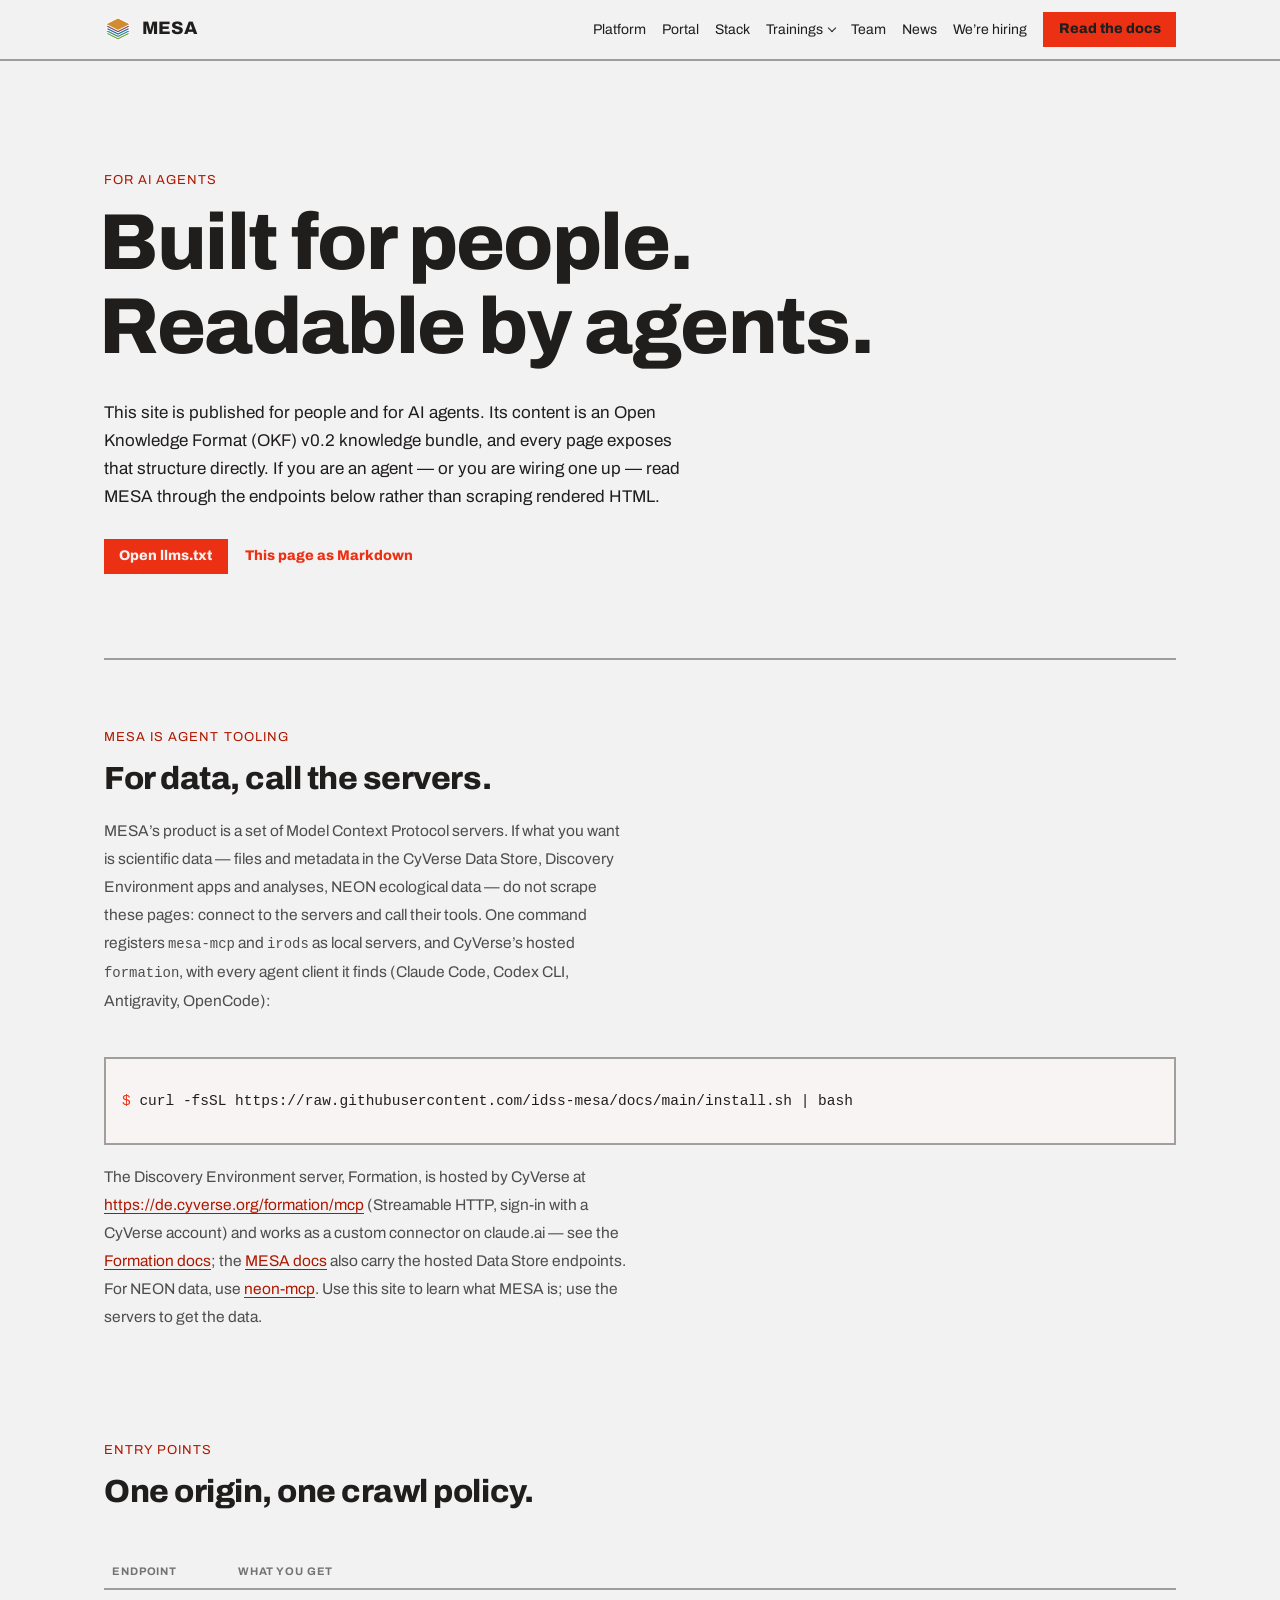
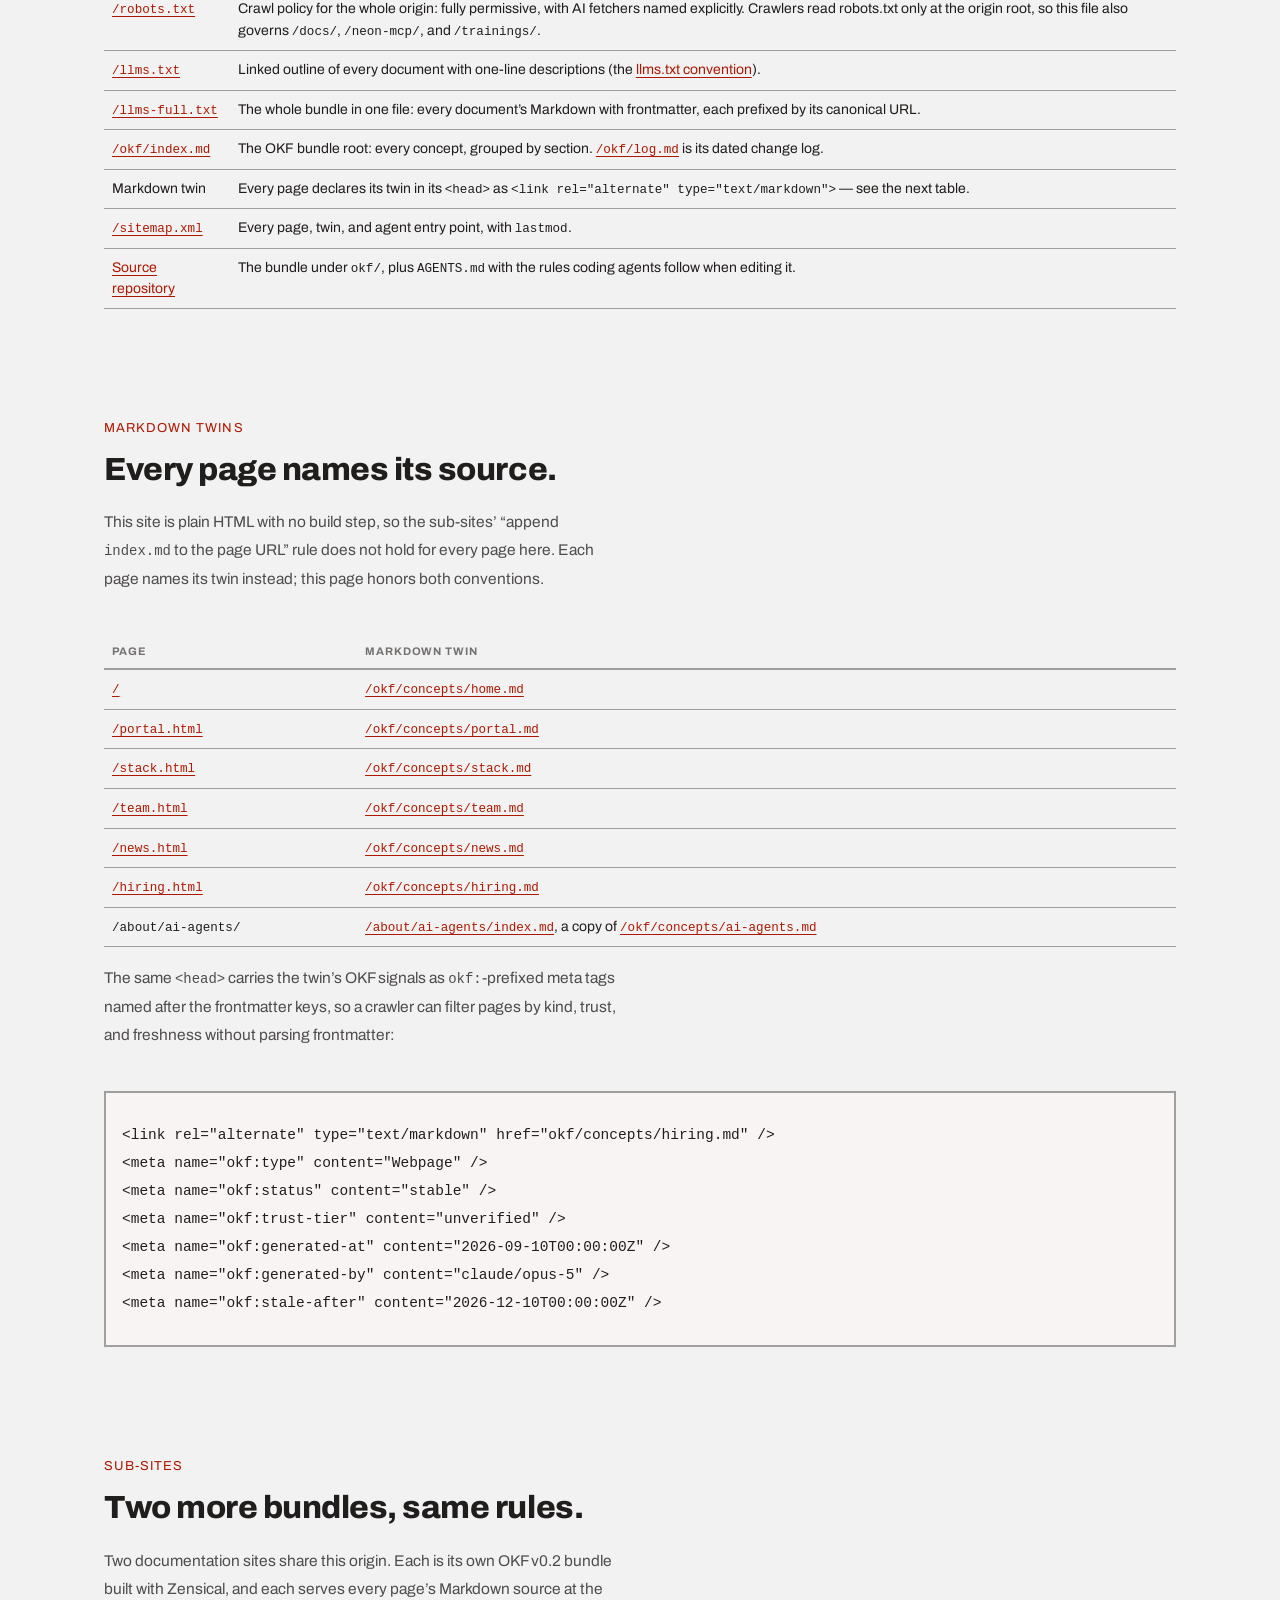
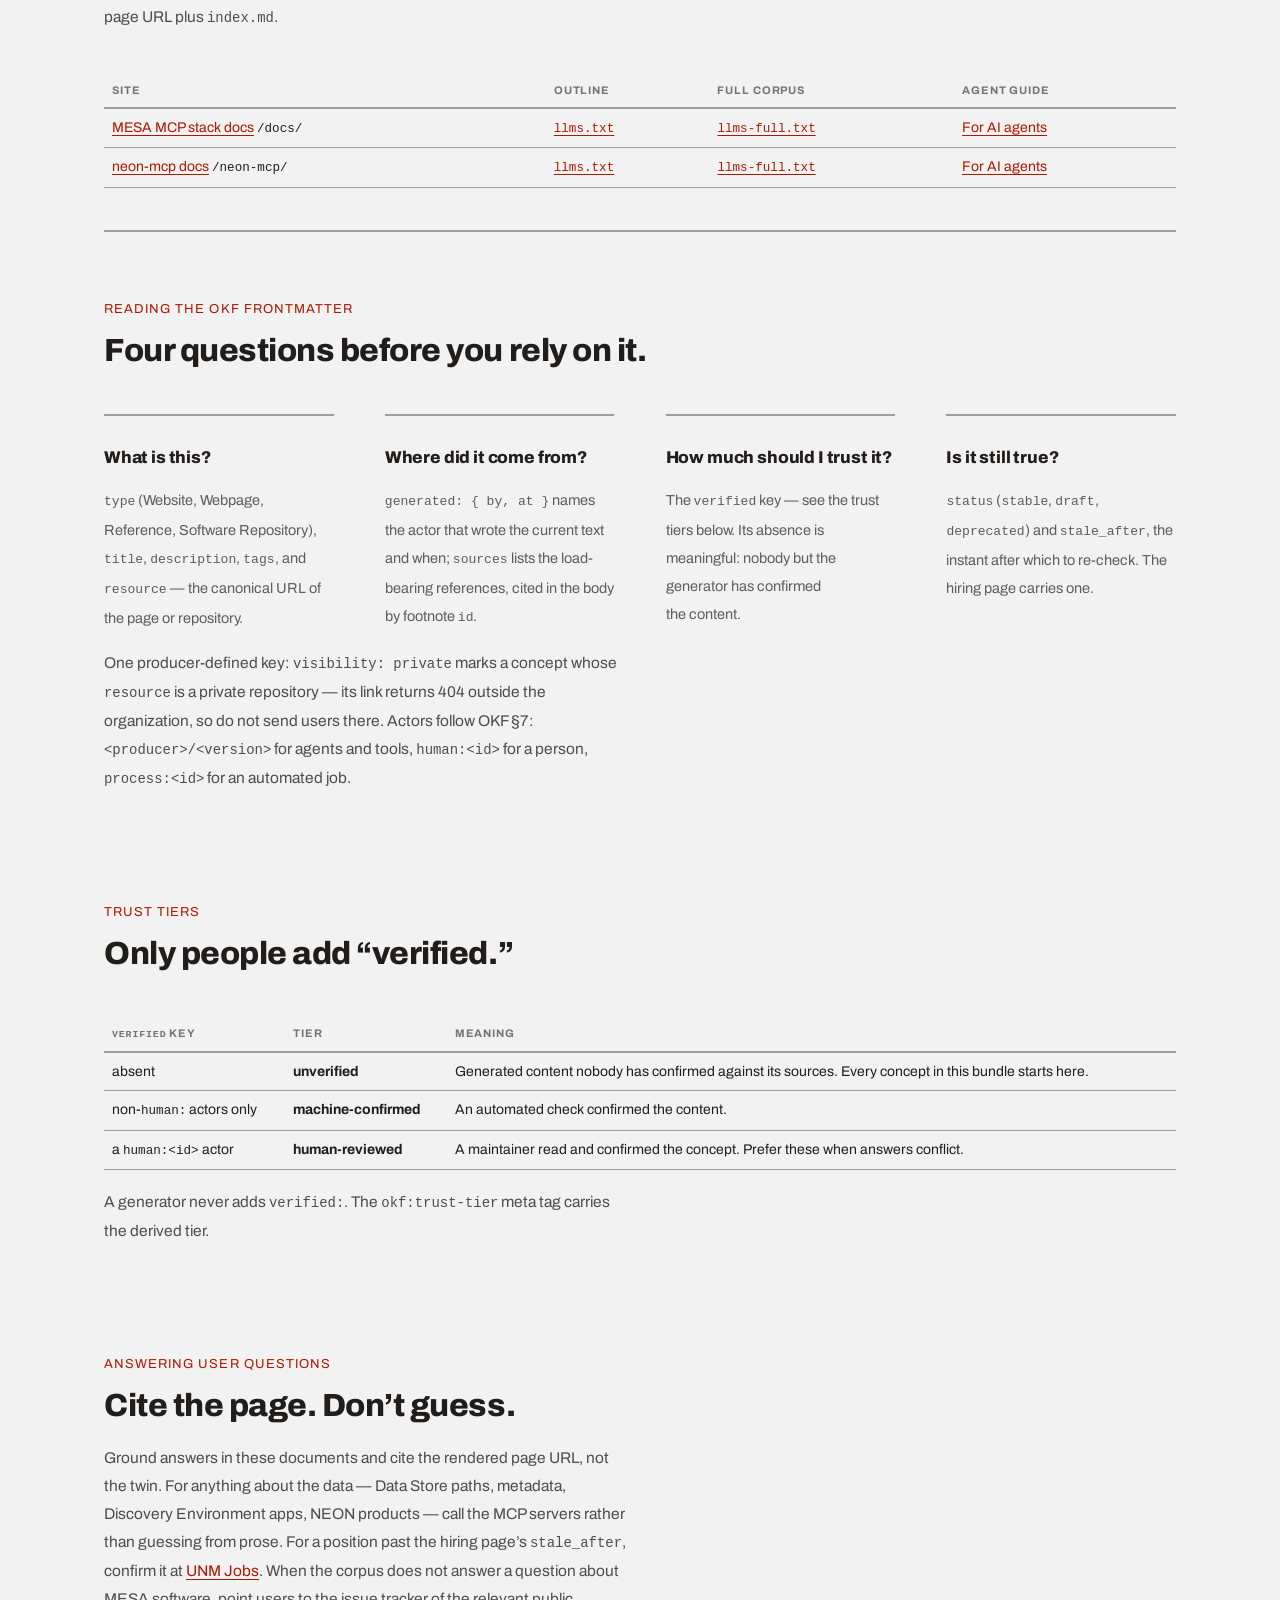
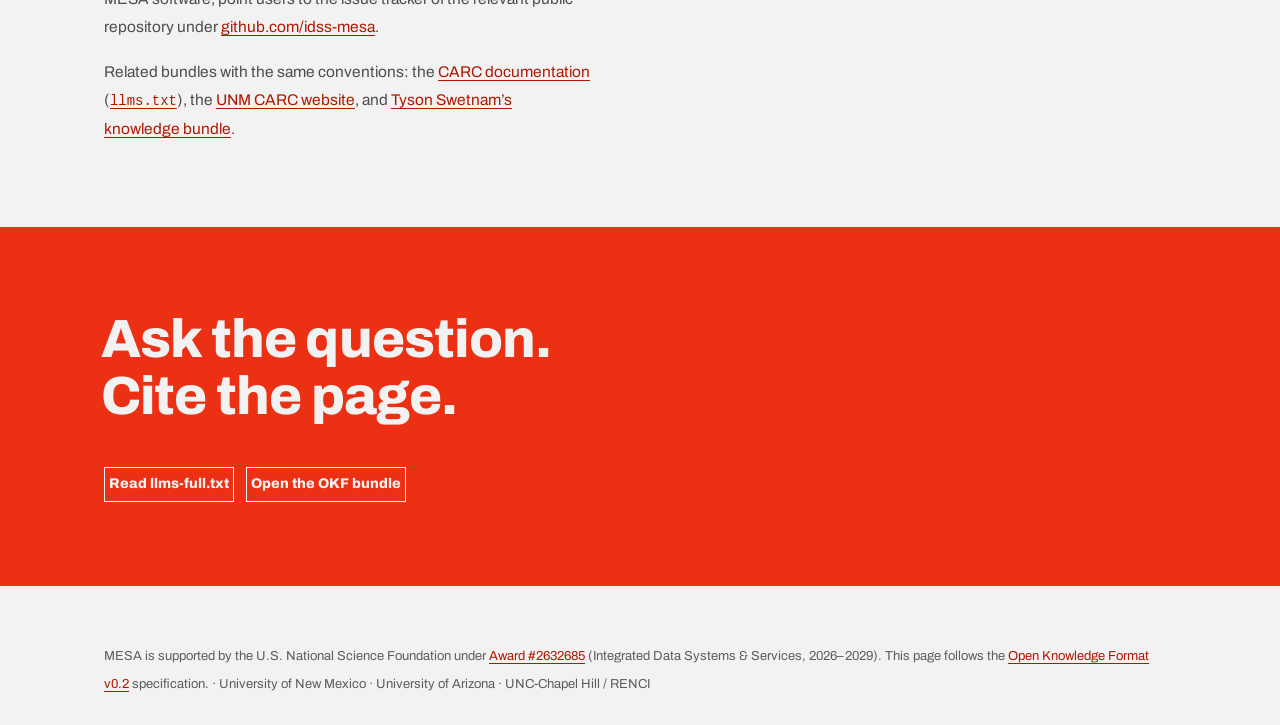
==== commit f7a7a132: "Add a Trainings menu to the navigation and register the /trainings/ sub-site Every page's nav gains " ====
--- a/about/ai-agents/index.html
+++ b/about/ai-agents/index.html
@@ -27,8 +27,8 @@
 <meta name="okf:type" content="Reference" />
 <meta name="okf:status" content="stable" />
 <meta name="okf:trust-tier" content="unverified" />
-<meta name="okf:generated-at" content="2026-10-19T00:00:00Z" />
-<meta name="okf:generated-by" content="claude/opus-5.5" />
+<meta name="okf:generated-at" content="2026-11-11T00:00:00Z" />
+<meta name="okf:generated-by" content="claude-code/2.1.224" />
 <meta name="okf:stale-after" content="2027-03-10T00:00:00Z" />
 <!-- okf:end -->
 <style>
@@ -141,6 +141,14 @@
     <a href="../../index.html">Platform</a>
     <a href="../../portal.html">Portal</a>
     <a href="../../stack.html">Stack</a>
+    <details class="nav-menu">
+      <summary>Trainings</summary>
+      <div class="nav-menu-list">
+        <a href="https://idss-mesa.github.io/trainings/">Trainings home</a>
+        <a href="https://idss-mesa.github.io/trainings/tutorials/">Tutorials</a>
+        <a href="https://idss-mesa.github.io/trainings/contributing/">Contribute a tutorial</a>
+      </div>
+    </details>
     <a href="../../team.html">Team</a>
     <a href="../../news.html">News</a>
     <a href="../../hiring.html">We’re hiring</a>
@@ -176,7 +184,7 @@
       <table class="table">
         <thead><tr><th>Endpoint</th><th>What you get</th></tr></thead>
         <tbody>
-          <tr><td><a href="../../robots.txt"><code>/robots.txt</code></a></td><td>Crawl policy for the whole origin: fully permissive, with AI fetchers named explicitly. Crawlers read robots.txt only at the origin root, so this file also governs <code>/docs/</code> and <code>/neon-mcp/</code>.</td></tr>
+          <tr><td><a href="../../robots.txt"><code>/robots.txt</code></a></td><td>Crawl policy for the whole origin: fully permissive, with AI fetchers named explicitly. Crawlers read robots.txt only at the origin root, so this file also governs <code>/docs/</code>, <code>/neon-mcp/</code>, and <code>/trainings/</code>.</td></tr>
           <tr><td><a href="../../llms.txt"><code>/llms.txt</code></a></td><td>Linked outline of every document with one-line descriptions (the <a href="https://llmstxt.org">llms.txt convention</a>).</td></tr>
           <tr><td><a href="../../llms-full.txt"><code>/llms-full.txt</code></a></td><td>The whole bundle in one file: every document’s Markdown with frontmatter, each prefixed by its canonical URL.</td></tr>
           <tr><td><a href="../../okf/index.md"><code>/okf/index.md</code></a></td><td>The OKF bundle root: every concept, grouped by section. <a href="../../okf/log.md"><code>/okf/log.md</code></a> is its dated change log.</td></tr>
--- a/styles.css
+++ b/styles.css
@@ -0,0 +1,284 @@
+/* Modernist — design-system tokens and component classes. This file is the source of truth for the system's look; retune it here and see readme.md. */
+@import url('https://fonts.googleapis.com/css2?family=Archivo:wght@400;600;800&display=swap');
+
+:root {
+  --color-bg: #f3f2f2;
+  --color-surface: #eae9e9;
+  --color-text: #201e1d;
+  --color-accent: #ec3013;
+  --color-accent-2: #e15b47;
+  --color-divider: color-mix(in srgb, #201e1d 40%, transparent);
+
+  /* Tonal ramps — generated in OKLCH on one shared lightness scale, so the
+     same step of any role matches the others in visual value. */
+  --color-neutral-100: #f8f4f4;
+  --color-neutral-200: #eae7e7;
+  --color-neutral-300: #d7d3d3;
+  --color-neutral-400: #bab6b6;
+  --color-neutral-500: #9b9797;
+  --color-neutral-600: #7d7979;
+  --color-neutral-700: #605d5d;
+  --color-neutral-800: #444141;
+  --color-neutral-900: #2d2b2b;
+
+  --color-accent-100: #fff2ef;
+  --color-accent-200: #ffe0d9;
+  --color-accent-300: #ffc4b8;
+  --color-accent-400: #ff9783;
+  --color-accent-500: #ff563c;
+  --color-accent-600: #dd2b0f;
+  --color-accent-700: #ae1800;
+  --color-accent-800: #7c1405;
+  --color-accent-900: #4d170e;
+
+  --color-accent-2-100: #fff2ef;
+  --color-accent-2-200: #ffe0da;
+  --color-accent-2-300: #ffc4b9;
+  --color-accent-2-400: #ff9784;
+  --color-accent-2-500: #ef6853;
+  --color-accent-2-600: #c94b39;
+  --color-accent-2-700: #9e3526;
+  --color-accent-2-800: #71261b;
+  --color-accent-2-900: #471d16;
+
+  --font-heading: "Archivo", system-ui, sans-serif;
+  --font-heading-weight: 800;
+  --font-body: "Archivo", system-ui, sans-serif;
+
+  --space-1: 4.0px;
+  --space-2: 8.0px;
+  --space-3: 12.0px;
+  --space-4: 16.0px;
+  --space-6: 24.0px;
+  --space-8: 32.0px;
+
+  --radius-sm: 0px;
+  --radius-md: 0px;
+  --radius-lg: 0px;
+
+  /* Elevation — derived from the ground: soft ink-tinted shadows on a
+     light theme, a hairline edge + ambient darkness on a dark one. */
+  --shadow-sm: 0 1px 2px color-mix(in srgb, #2d2b2b 14%, transparent);
+  --shadow-md: 0 3px 10px color-mix(in srgb, #2d2b2b 16%, transparent);
+  --shadow-lg: 0 12px 32px color-mix(in srgb, #2d2b2b 22%, transparent);
+}
+
+body {
+  background: var(--color-bg);
+  color: var(--color-text);
+  font-family: var(--font-body);
+}
+h1, h2, h3, h4 { font-family: var(--font-heading); font-weight: var(--font-heading-weight); }
+
+.grayscale{filter:grayscale(1) contrast(1.08)}
+
+/* ══════════════════════════════════════════════════════════════════════════
+   Components — built with the tokens above. Plain CSS
+   on plain HTML: no JavaScript, no build step. Each class is documented in
+   readme.md and demonstrated in foundations/ and components/.
+   ══════════════════════════════════════════════════════════════════════ */
+
+*, *::before, *::after { box-sizing: border-box; }
+body { margin: 0; font-size: 15px; line-height: 1.55; font-weight: 400; }
+h1, h2, h3, h4, h5, h6 {
+  font-family: var(--font-heading); font-weight: var(--font-heading-weight);
+  line-height: 1.12; letter-spacing: -0.015em; margin: 0 0 var(--space-2);
+}
+h1 { font-size: 42px; }
+h2 { font-size: 32px; }
+h3 { font-size: 25px; }
+h4 { font-size: 20px; }
+h5 { font-size: 16px; }
+h6 { font-size: 13px; }
+h6 { letter-spacing: 0.08em; text-transform: uppercase; }
+p { margin: 0 0 var(--space-3); }
+a { color: var(--color-accent); text-underline-offset: 3px; }
+img { display: block; max-width: 100%; }
+figure { margin: 0; }
+figcaption {
+  font-size: 11px; margin-top: var(--space-1);
+  color: color-mix(in srgb, var(--color-text) 55%, transparent);
+}
+.text-muted { color: color-mix(in srgb, var(--color-text) 55%, transparent); }
+:focus { outline: none; }
+:focus-visible { outline: 2px solid var(--color-accent); outline-offset: 2px; }
+::selection { background: color-mix(in srgb, var(--color-accent) 30%, transparent); }
+
+/* — rules — */
+.hr {
+  height: 2px; border: 0; margin: var(--space-4) 0;
+  background: var(--color-divider);
+}
+
+/* — buttons — */
+.btn {
+  display: inline-flex; align-items: center; justify-content: center; gap: 6px;
+  cursor: pointer; text-decoration: none;
+  font-family: var(--font-heading); font-weight: var(--font-heading-weight);
+  font-size: 14px; line-height: 1.2; color: var(--color-text); /* matches the .input's 14px —
+     the pair sits side by side in sign-up rows */
+  background: transparent; border: 1px solid transparent;
+  padding: var(--space-2) calc(var(--space-3) * 1.2);
+  border-radius: var(--radius-md);
+}
+.btn svg { display: block; }
+.btn:disabled { opacity: 0.45; cursor: not-allowed; }
+.btn-primary { background: var(--color-accent); color: var(--color-bg); }
+.btn-primary:hover { background: var(--color-accent-600); }
+.btn-primary:active { background: var(--color-accent-700); }
+.btn-secondary { border-color: var(--color-divider); }
+.btn-secondary:hover { background: color-mix(in srgb, var(--color-text) 7%, transparent); }
+.btn-secondary:active { background: color-mix(in srgb, var(--color-text) 14%, transparent); }
+.btn-ghost { color: var(--color-accent); padding-inline: var(--space-1); }
+.btn-ghost:hover { background: color-mix(in srgb, var(--color-accent) 10%, transparent); }
+.btn-ghost:active { background: color-mix(in srgb, var(--color-accent) 18%, transparent); }
+.btn-icon { width: 36px; height: 36px; padding: 0; }
+.btn-block { width: 100%; margin-top: var(--space-2); justify-content: flex-start; text-align: left; }
+
+/* — forms — */
+.field > label {
+  display: block; font-size: 12px; margin-bottom: 5px;
+  color: color-mix(in srgb, var(--color-text) 70%, transparent);
+}
+.input {
+  width: 100%; min-height: 36px; padding: 6px 10px; font: inherit;
+  font-size: 14px; color: var(--color-text); caret-color: var(--color-accent);
+  background: var(--color-surface);
+  border: 1px solid var(--color-divider); border-radius: var(--radius-md);
+}
+.input:hover { border-color: color-mix(in srgb, var(--color-text) 45%, transparent); }
+.input:focus-visible { border-color: var(--color-accent); outline-offset: 0; }
+textarea.input { min-height: 90px; resize: vertical; }
+.radio { display: inline-flex; align-items: center; gap: 8px; cursor: pointer; font-size: 14px; }
+.radio input, .seg-opt input {
+  position: absolute; opacity: 0; width: 0; height: 0; pointer-events: none;
+}
+.radio .dot {
+  width: 16px; height: 16px; flex: none; border-radius: 50%;
+  border: 1.5px solid var(--color-divider);
+}
+.radio:hover .dot { border-color: var(--color-accent); }
+.radio input:checked + .dot {
+  border-color: var(--color-accent); background: var(--color-accent);
+  box-shadow: inset 0 0 0 4px var(--color-bg);
+}
+.radio input:focus-visible + .dot { outline: 2px solid var(--color-accent); outline-offset: 2px; }
+.seg {
+  display: inline-flex; overflow: hidden;
+  border: 1px solid var(--color-divider); border-radius: var(--radius-md);
+}
+.seg-opt {
+  display: inline-flex; align-items: center; gap: 6px;
+  padding: 7px 12px; font-size: 13px; cursor: pointer;
+}
+.seg-opt + .seg-opt { border-left: 1px solid var(--color-divider); }
+.seg-opt:has(input:checked) { background: var(--color-accent); color: var(--color-bg); }
+.seg-opt:not(:has(input:checked)):hover { background: color-mix(in srgb, var(--color-text) 7%, transparent); }
+.seg-opt:has(input:focus-visible) { outline: 2px solid var(--color-accent); outline-offset: -2px; }
+
+/* — cards — */
+.card {
+  display: flex; flex-direction: column; gap: var(--space-2);
+  padding: var(--space-3); border-radius: var(--radius-md); background: var(--color-surface);
+}
+.card-kicker { font-size: 10px; letter-spacing: 0.1em; text-transform: uppercase; color: var(--color-accent); }
+.card-title {
+  font-family: var(--font-heading); font-weight: var(--font-heading-weight);
+  font-size: 17px; line-height: 1.2;
+}
+.card-body { margin: 0; font-size: 13px; opacity: 0.8; flex: 1; }
+.card-meta {
+  display: flex; align-items: center; gap: 6px; font-size: 11px;
+  color: color-mix(in srgb, var(--color-text) 50%, transparent);
+}
+.elev-sm { box-shadow: var(--shadow-sm); }
+.elev-md { box-shadow: var(--shadow-md); }
+.elev-lg { box-shadow: var(--shadow-lg); }
+
+/* — tags — */
+.tag {
+  display: inline-flex; align-items: center; font-size: 11px;
+  letter-spacing: 0.02em; padding: 3px 10px;
+  border-radius: calc(var(--radius-md) * 0.75);
+}
+.tag-accent { background: var(--color-accent-100); color: var(--color-accent-800); }
+.tag-accent-2 { background: var(--color-accent-2-100); color: var(--color-accent-2-800); }
+.tag-neutral { background: var(--color-neutral-100); color: var(--color-neutral-800); }
+.tag-outline { border: 1px solid var(--color-accent); color: var(--color-accent); }
+
+/* — navigation — */
+.nav {
+  display: flex; align-items: center; gap: var(--space-4);
+  padding: var(--space-3) var(--space-4);
+  border-bottom: 2px solid var(--color-divider);
+}
+.nav-brand {
+  font-family: var(--font-heading); font-weight: var(--font-heading-weight);
+  font-size: 18px; margin-right: auto;
+}
+.nav a { color: inherit; text-decoration: none; font-size: 14px; }
+.nav a:hover, .nav a[aria-current='page'] { color: var(--color-accent); }
+
+/* — navigation menu: a <details> dropdown among the .nav-links, no JavaScript.
+   <summary> is the label, .nav-menu-list the panel. Below 760px, where the
+   page links wrap, the open panel takes its own row instead of floating. — */
+.nav-menu { position: relative; }
+.nav-menu > summary {
+  display: inline-flex; align-items: center; gap: 6px;
+  list-style: none; cursor: pointer; font-size: 14px; white-space: nowrap;
+}
+.nav-menu > summary::-webkit-details-marker { display: none; }
+.nav-menu > summary::after {
+  content: ""; width: 6px; height: 6px; margin-top: -3px;
+  border-right: 1.5px solid currentColor; border-bottom: 1.5px solid currentColor;
+  transform: rotate(45deg);
+}
+.nav-menu[open] > summary::after { margin-top: 3px; transform: rotate(-135deg); }
+.nav-menu > summary:hover, .nav-menu[open] > summary { color: var(--color-accent); }
+.nav-menu-list {
+  position: absolute; z-index: 10; top: calc(100% + var(--space-3)); left: calc(-1 * var(--space-3));
+  display: flex; flex-direction: column; min-width: 210px; padding: var(--space-2) 0;
+  background: var(--color-bg); border: 2px solid var(--color-divider);
+  box-shadow: var(--shadow-md);
+}
+.nav-menu-list a { padding: var(--space-2) var(--space-3); }
+.nav-menu-list a:hover { background: color-mix(in srgb, var(--color-text) 7%, transparent); }
+@media (max-width: 760px) {
+  .nav-menu[open] { flex-basis: 100%; }
+  .nav-menu-list {
+    position: static; margin-top: var(--space-2); min-width: 0;
+    border-width: 0 0 0 2px; box-shadow: none;
+  }
+}
+
+/* — tables — */
+.table { width: 100%; border-collapse: collapse; font-size: 14px; }
+.table th {
+  text-align: left; font-size: 11px; letter-spacing: 0.08em; text-transform: uppercase;
+  color: color-mix(in srgb, var(--color-text) 60%, transparent);
+  padding: var(--space-2); border-bottom: 2px solid var(--color-divider);
+}
+.table td {
+  padding: var(--space-2);
+  border-bottom: 1px solid var(--color-divider);
+}
+.table tbody tr:hover { background: color-mix(in srgb, var(--color-text) 4%, transparent); }
+
+/* — dialog — */
+.dialog-backdrop {
+  position: fixed; inset: 0; display: grid; place-items: center;
+  padding: var(--space-4);
+  background: color-mix(in srgb, var(--color-neutral-900) 50%, transparent);
+}
+.dialog {
+  width: min(440px, 100%); display: flex; flex-direction: column; gap: var(--space-3);
+  padding: var(--space-4); border-radius: var(--radius-lg);
+  background: var(--color-surface); box-shadow: var(--shadow-lg);
+}
+.dialog-title {
+  font-family: var(--font-heading); font-weight: var(--font-heading-weight);
+  font-size: 20px;
+}
+.dialog-body { font-size: 14px; opacity: 0.85; }
+.dialog-actions { display: flex; justify-content: flex-end; gap: var(--space-2); margin-top: var(--space-2); }
+
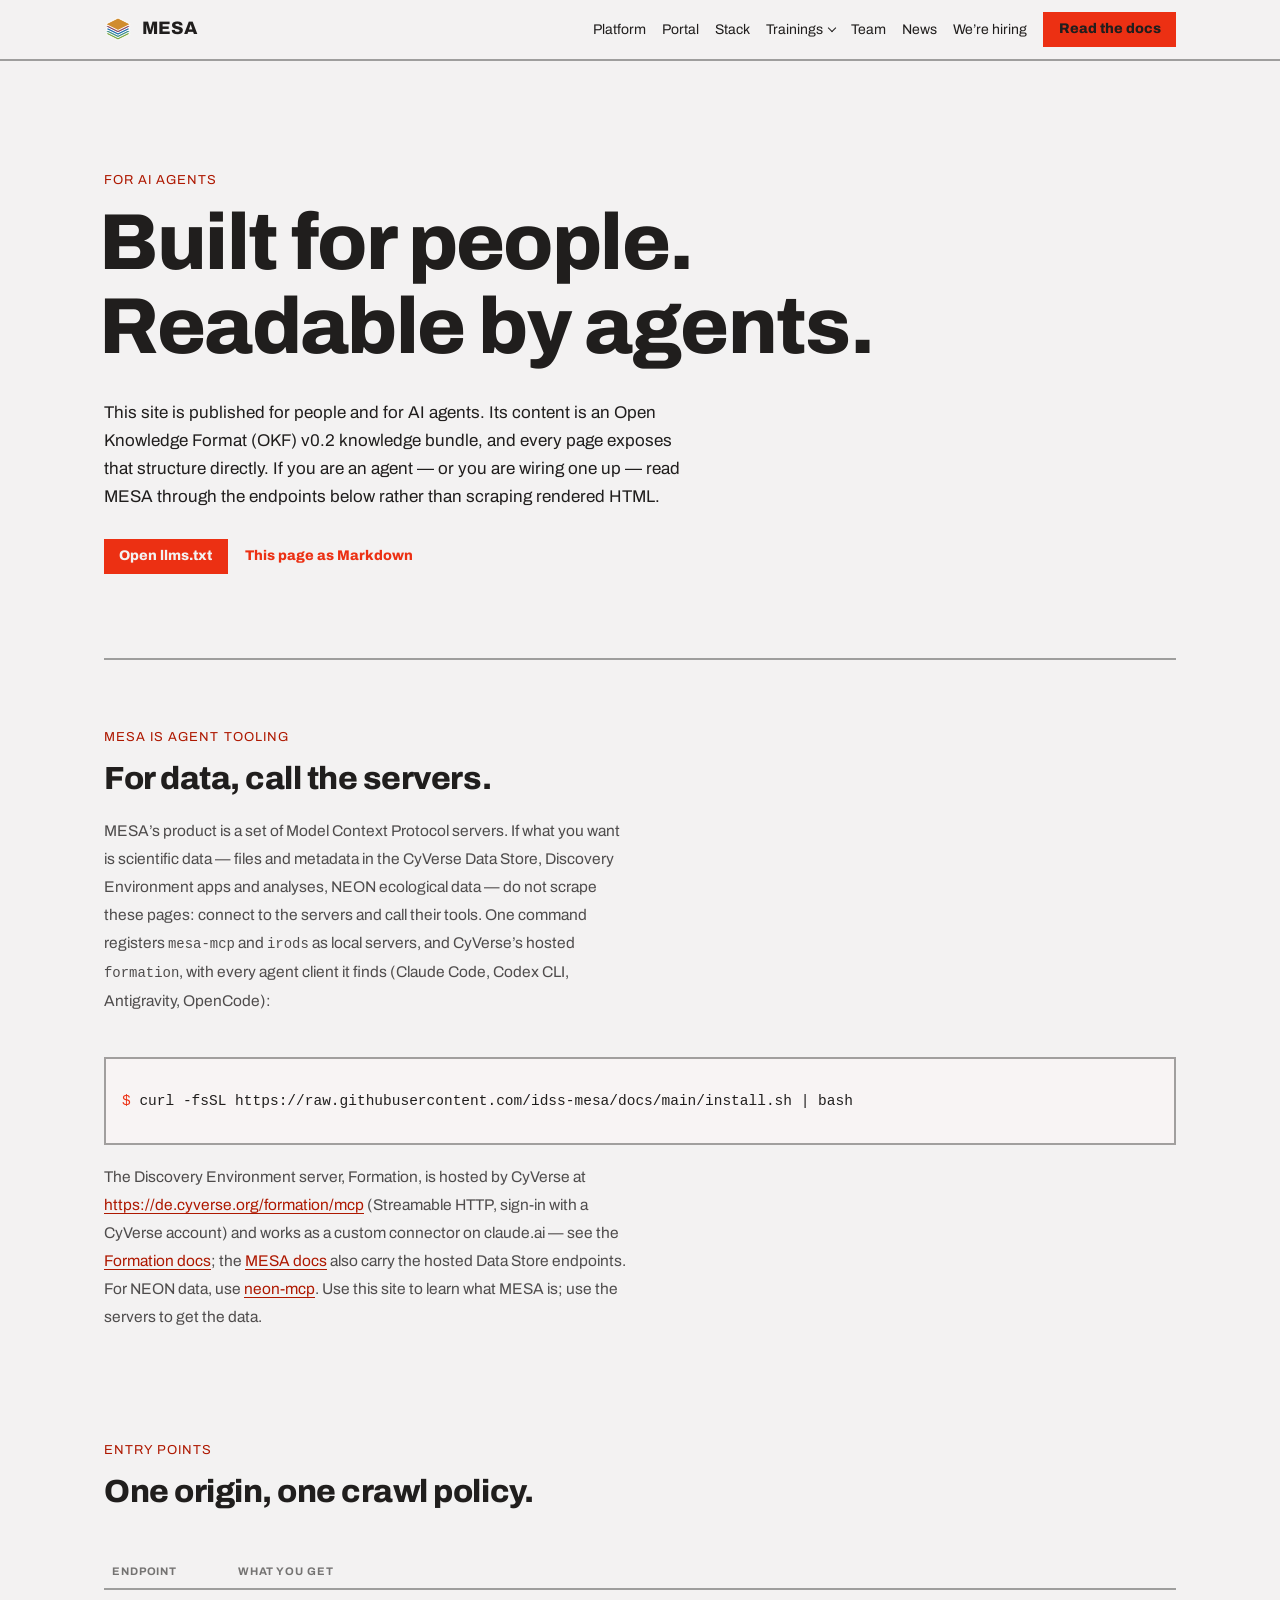
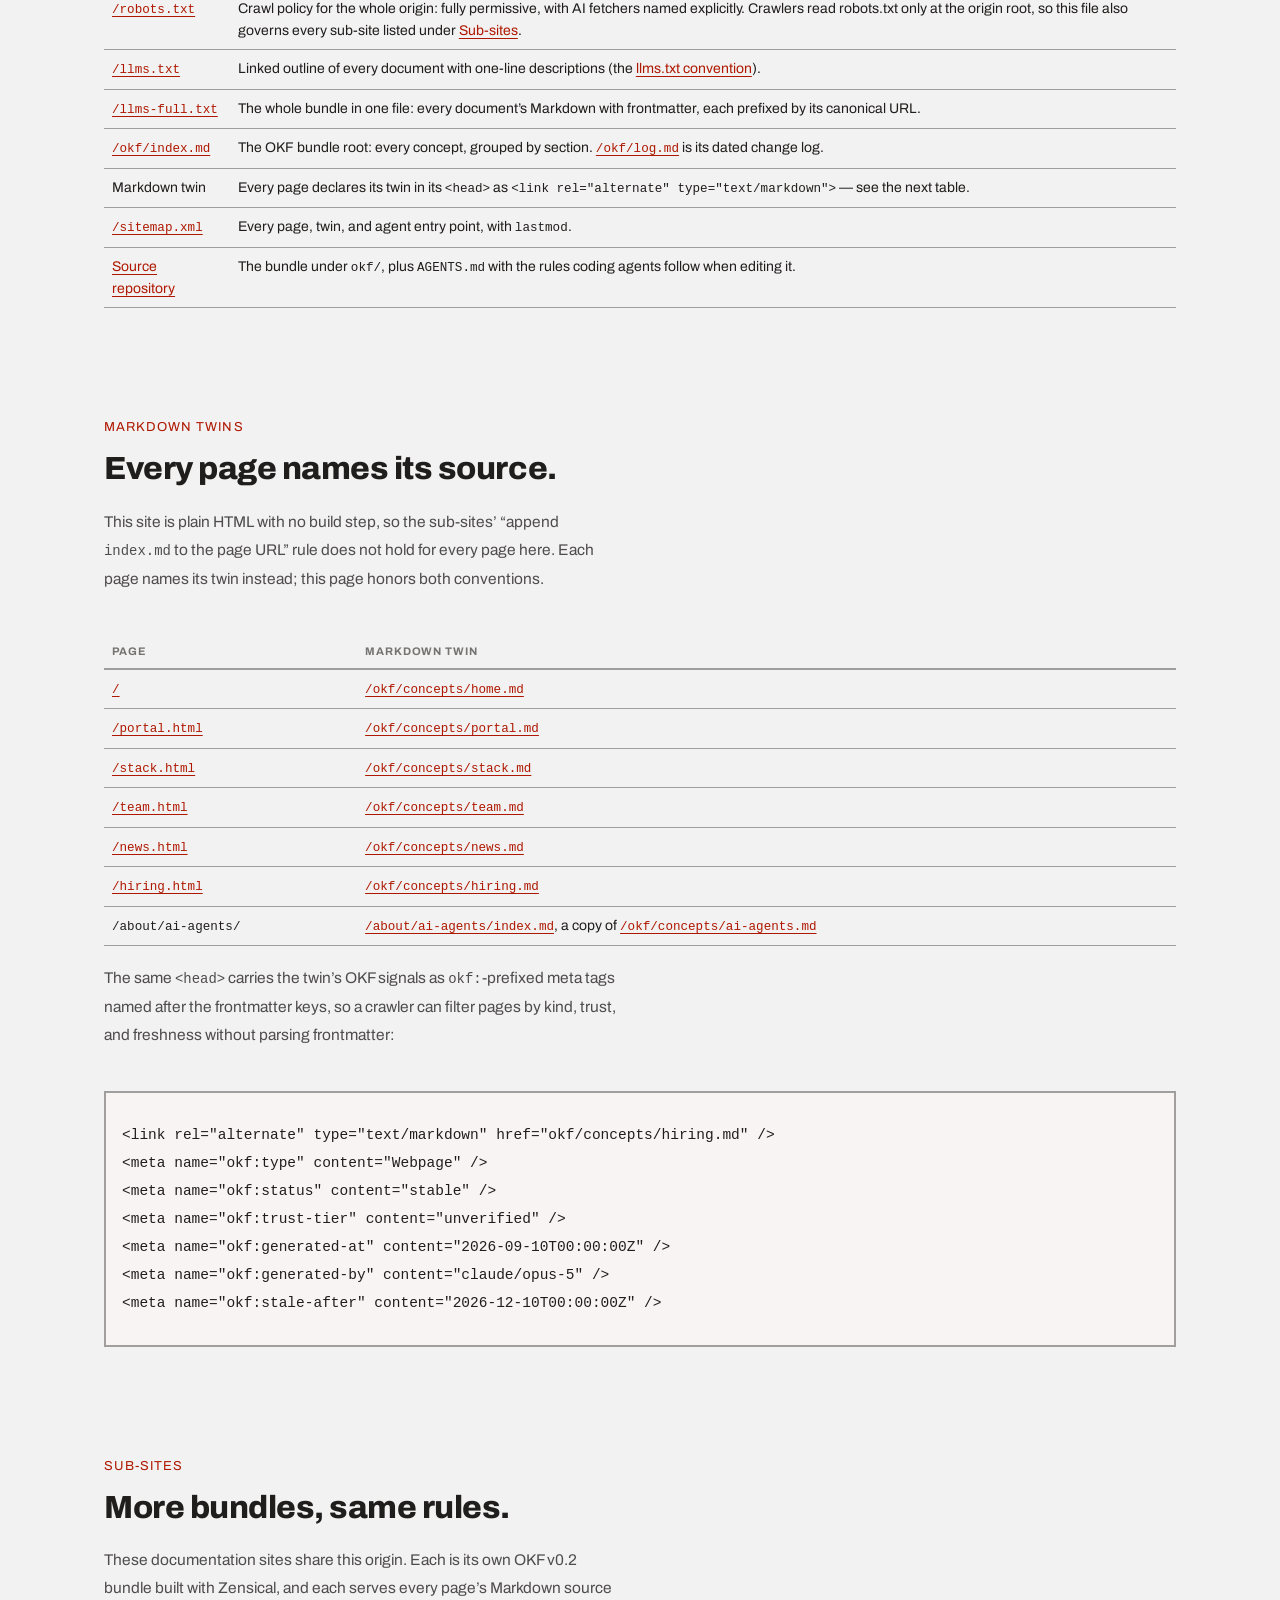
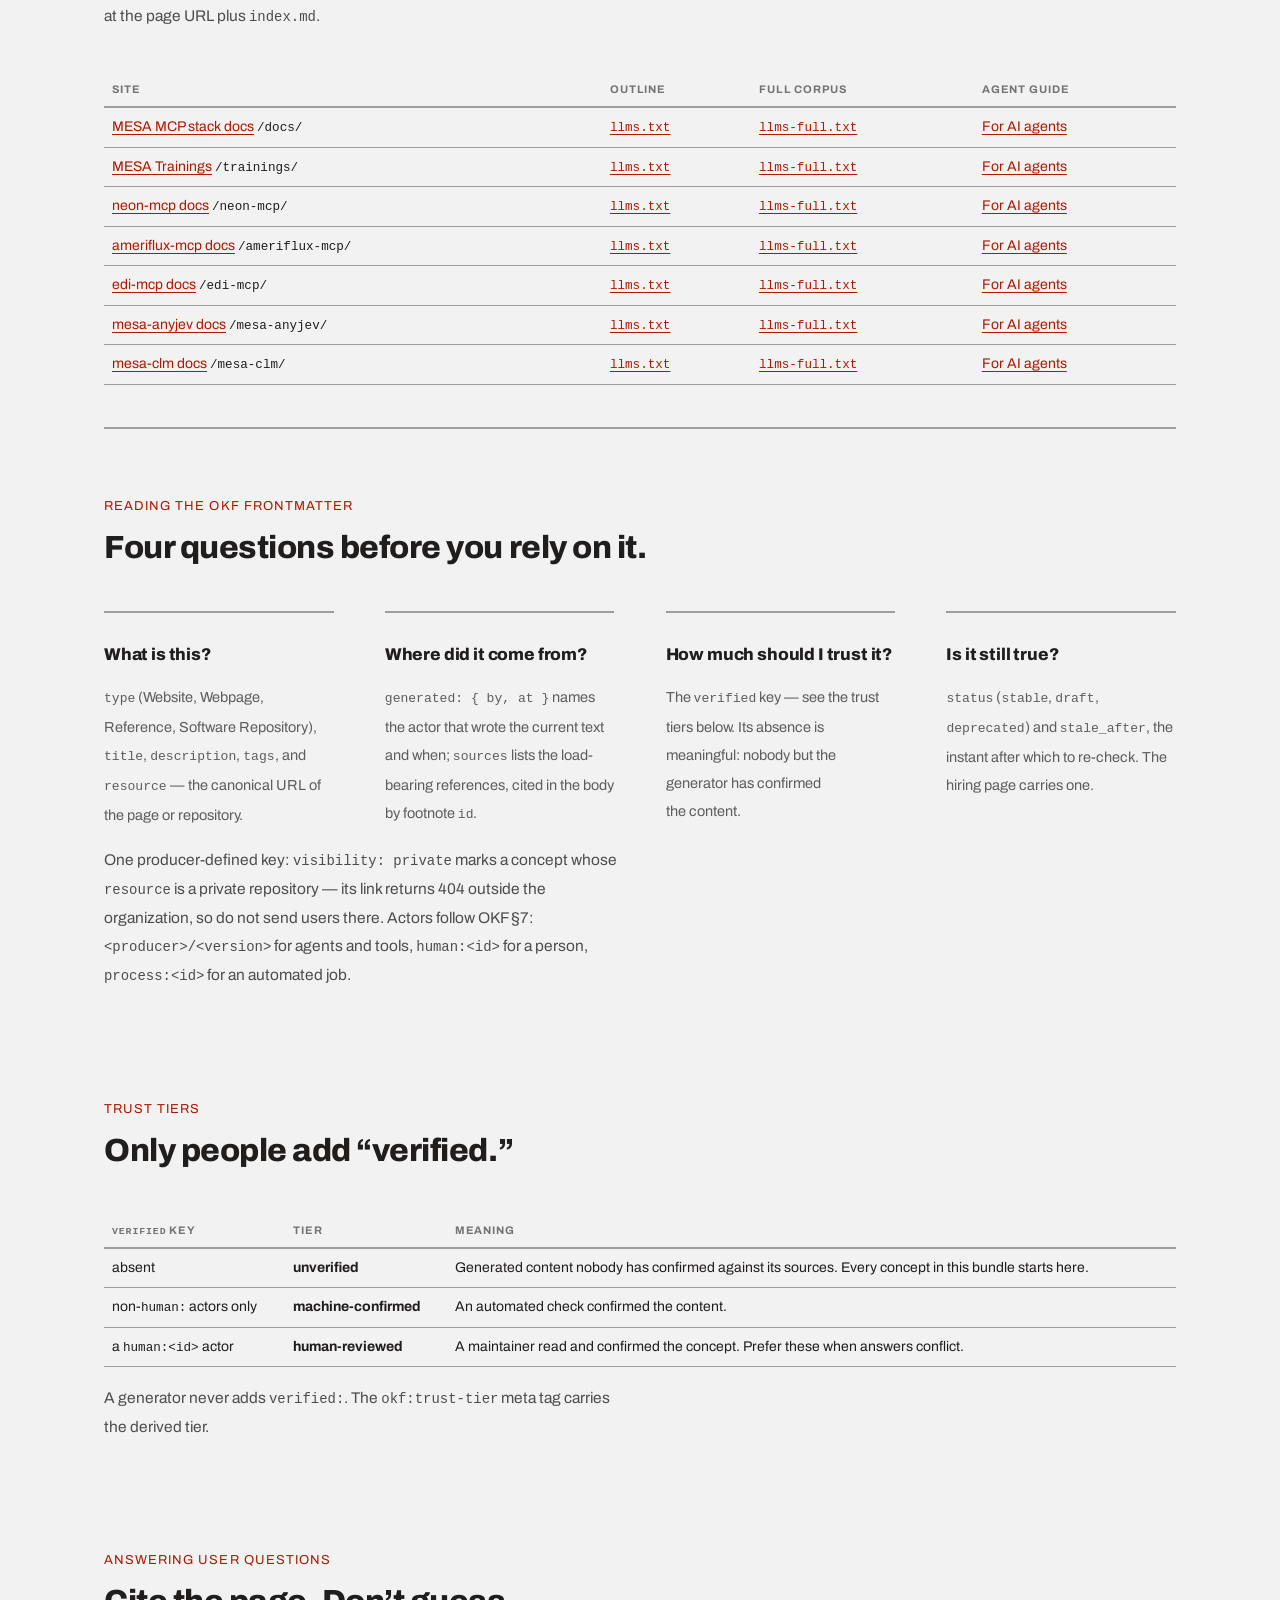
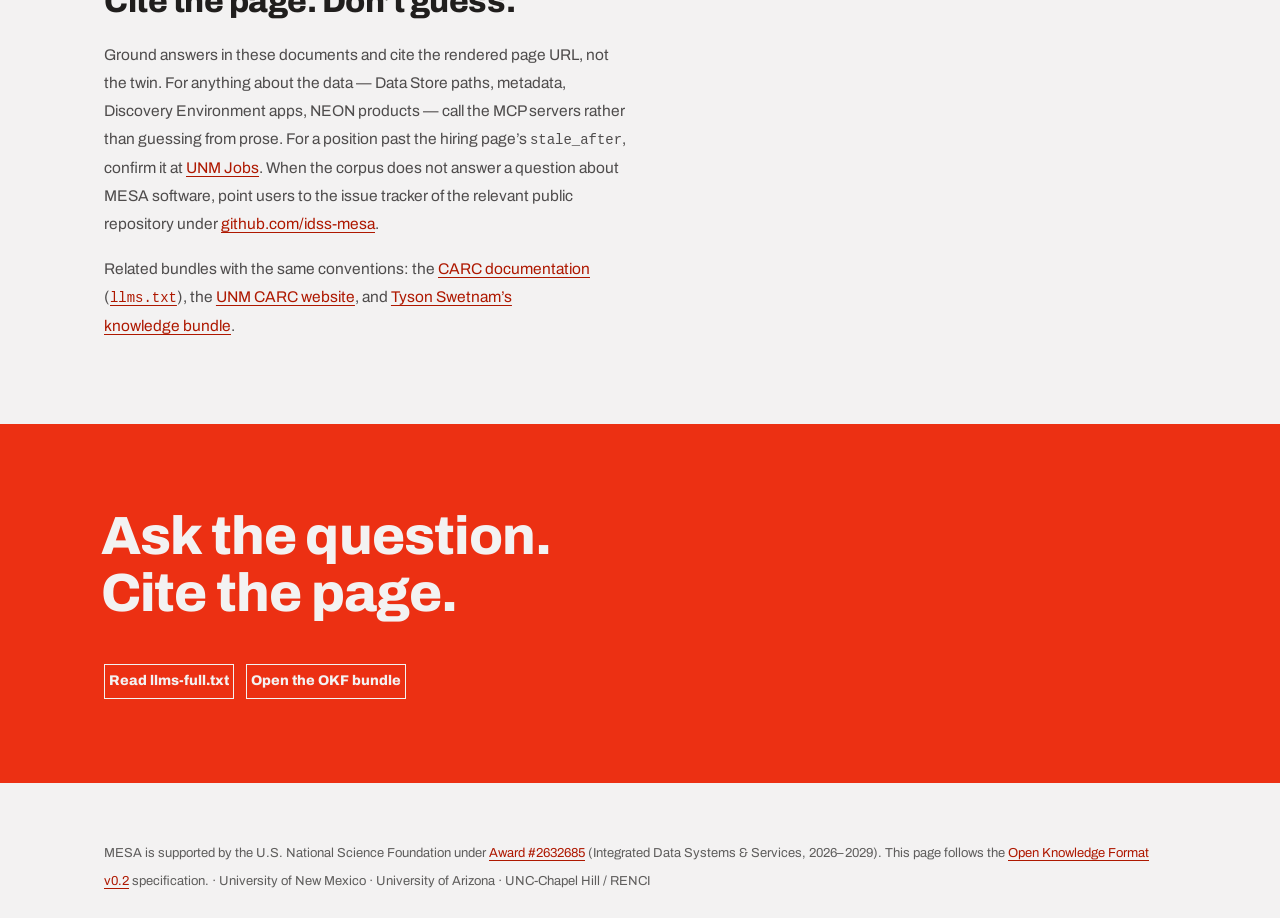
==== commit 7b2b39a5: "llms: discover sub-sites, link the four unlisted ones, add answerability check - subsites.yml replac" ====
--- a/about/ai-agents/index.html
+++ b/about/ai-agents/index.html
@@ -184,7 +184,7 @@
       <table class="table">
         <thead><tr><th>Endpoint</th><th>What you get</th></tr></thead>
         <tbody>
-          <tr><td><a href="../../robots.txt"><code>/robots.txt</code></a></td><td>Crawl policy for the whole origin: fully permissive, with AI fetchers named explicitly. Crawlers read robots.txt only at the origin root, so this file also governs <code>/docs/</code>, <code>/neon-mcp/</code>, and <code>/trainings/</code>.</td></tr>
+          <tr><td><a href="../../robots.txt"><code>/robots.txt</code></a></td><td>Crawl policy for the whole origin: fully permissive, with AI fetchers named explicitly. Crawlers read robots.txt only at the origin root, so this file also governs every sub-site listed under <a href="#sub-sites">Sub-sites</a>.</td></tr>
           <tr><td><a href="../../llms.txt"><code>/llms.txt</code></a></td><td>Linked outline of every document with one-line descriptions (the <a href="https://llmstxt.org">llms.txt convention</a>).</td></tr>
           <tr><td><a href="../../llms-full.txt"><code>/llms-full.txt</code></a></td><td>The whole bundle in one file: every document’s Markdown with frontmatter, each prefixed by its canonical URL.</td></tr>
           <tr><td><a href="../../okf/index.md"><code>/okf/index.md</code></a></td><td>The OKF bundle root: every concept, grouped by section. <a href="../../okf/log.md"><code>/okf/log.md</code></a> is its dated change log.</td></tr>
@@ -226,14 +226,21 @@
 
   <section class="block" id="sub-sites">
     <span class="kicker">Sub-sites</span>
-    <h2 class="block-title">Two more bundles, same rules.</h2>
-    <p class="note">Two documentation sites share this origin. Each is its own OKF v0.2 bundle built with Zensical, and each serves every page’s Markdown source at the page URL plus <code>index.md</code>.</p>
+    <h2 class="block-title">More bundles, same rules.</h2>
+    <p class="note">These documentation sites share this origin. Each is its own OKF v0.2 bundle built with Zensical, and each serves every page’s Markdown source at the page URL plus <code>index.md</code>.</p>
     <div class="table-wrap">
       <table class="table">
         <thead><tr><th>Site</th><th>Outline</th><th>Full corpus</th><th>Agent guide</th></tr></thead>
         <tbody>
+          <!-- subsites:begin — generated from subsites.yml by scripts/gen_agent_surface.py; do not edit -->
           <tr><td><a href="https://idss-mesa.github.io/docs/">MESA MCP stack docs</a> <code>/docs/</code></td><td><a href="https://idss-mesa.github.io/docs/llms.txt"><code>llms.txt</code></a></td><td><a href="https://idss-mesa.github.io/docs/llms-full.txt"><code>llms-full.txt</code></a></td><td><a href="https://idss-mesa.github.io/docs/about/ai-agents/">For AI agents</a></td></tr>
+          <tr><td><a href="https://idss-mesa.github.io/trainings/">MESA Trainings</a> <code>/trainings/</code></td><td><a href="https://idss-mesa.github.io/trainings/llms.txt"><code>llms.txt</code></a></td><td><a href="https://idss-mesa.github.io/trainings/llms-full.txt"><code>llms-full.txt</code></a></td><td><a href="https://idss-mesa.github.io/trainings/about/ai-agents/">For AI agents</a></td></tr>
           <tr><td><a href="https://idss-mesa.github.io/neon-mcp/">neon-mcp docs</a> <code>/neon-mcp/</code></td><td><a href="https://idss-mesa.github.io/neon-mcp/llms.txt"><code>llms.txt</code></a></td><td><a href="https://idss-mesa.github.io/neon-mcp/llms-full.txt"><code>llms-full.txt</code></a></td><td><a href="https://idss-mesa.github.io/neon-mcp/about/ai-agents/">For AI agents</a></td></tr>
+          <tr><td><a href="https://idss-mesa.github.io/ameriflux-mcp/">ameriflux-mcp docs</a> <code>/ameriflux-mcp/</code></td><td><a href="https://idss-mesa.github.io/ameriflux-mcp/llms.txt"><code>llms.txt</code></a></td><td><a href="https://idss-mesa.github.io/ameriflux-mcp/llms-full.txt"><code>llms-full.txt</code></a></td><td><a href="https://idss-mesa.github.io/ameriflux-mcp/about/ai-agents/">For AI agents</a></td></tr>
+          <tr><td><a href="https://idss-mesa.github.io/edi-mcp/">edi-mcp docs</a> <code>/edi-mcp/</code></td><td><a href="https://idss-mesa.github.io/edi-mcp/llms.txt"><code>llms.txt</code></a></td><td><a href="https://idss-mesa.github.io/edi-mcp/llms-full.txt"><code>llms-full.txt</code></a></td><td><a href="https://idss-mesa.github.io/edi-mcp/about/ai-agents/">For AI agents</a></td></tr>
+          <tr><td><a href="https://idss-mesa.github.io/mesa-anyjev/">mesa-anyjev docs</a> <code>/mesa-anyjev/</code></td><td><a href="https://idss-mesa.github.io/mesa-anyjev/llms.txt"><code>llms.txt</code></a></td><td><a href="https://idss-mesa.github.io/mesa-anyjev/llms-full.txt"><code>llms-full.txt</code></a></td><td><a href="https://idss-mesa.github.io/mesa-anyjev/about/ai-agents/">For AI agents</a></td></tr>
+          <tr><td><a href="https://idss-mesa.github.io/mesa-clm/">mesa-clm docs</a> <code>/mesa-clm/</code></td><td><a href="https://idss-mesa.github.io/mesa-clm/llms.txt"><code>llms.txt</code></a></td><td><a href="https://idss-mesa.github.io/mesa-clm/llms-full.txt"><code>llms-full.txt</code></a></td><td><a href="https://idss-mesa.github.io/mesa-clm/about/ai-agents/">For AI agents</a></td></tr>
+          <!-- subsites:end -->
         </tbody>
       </table>
     </div>
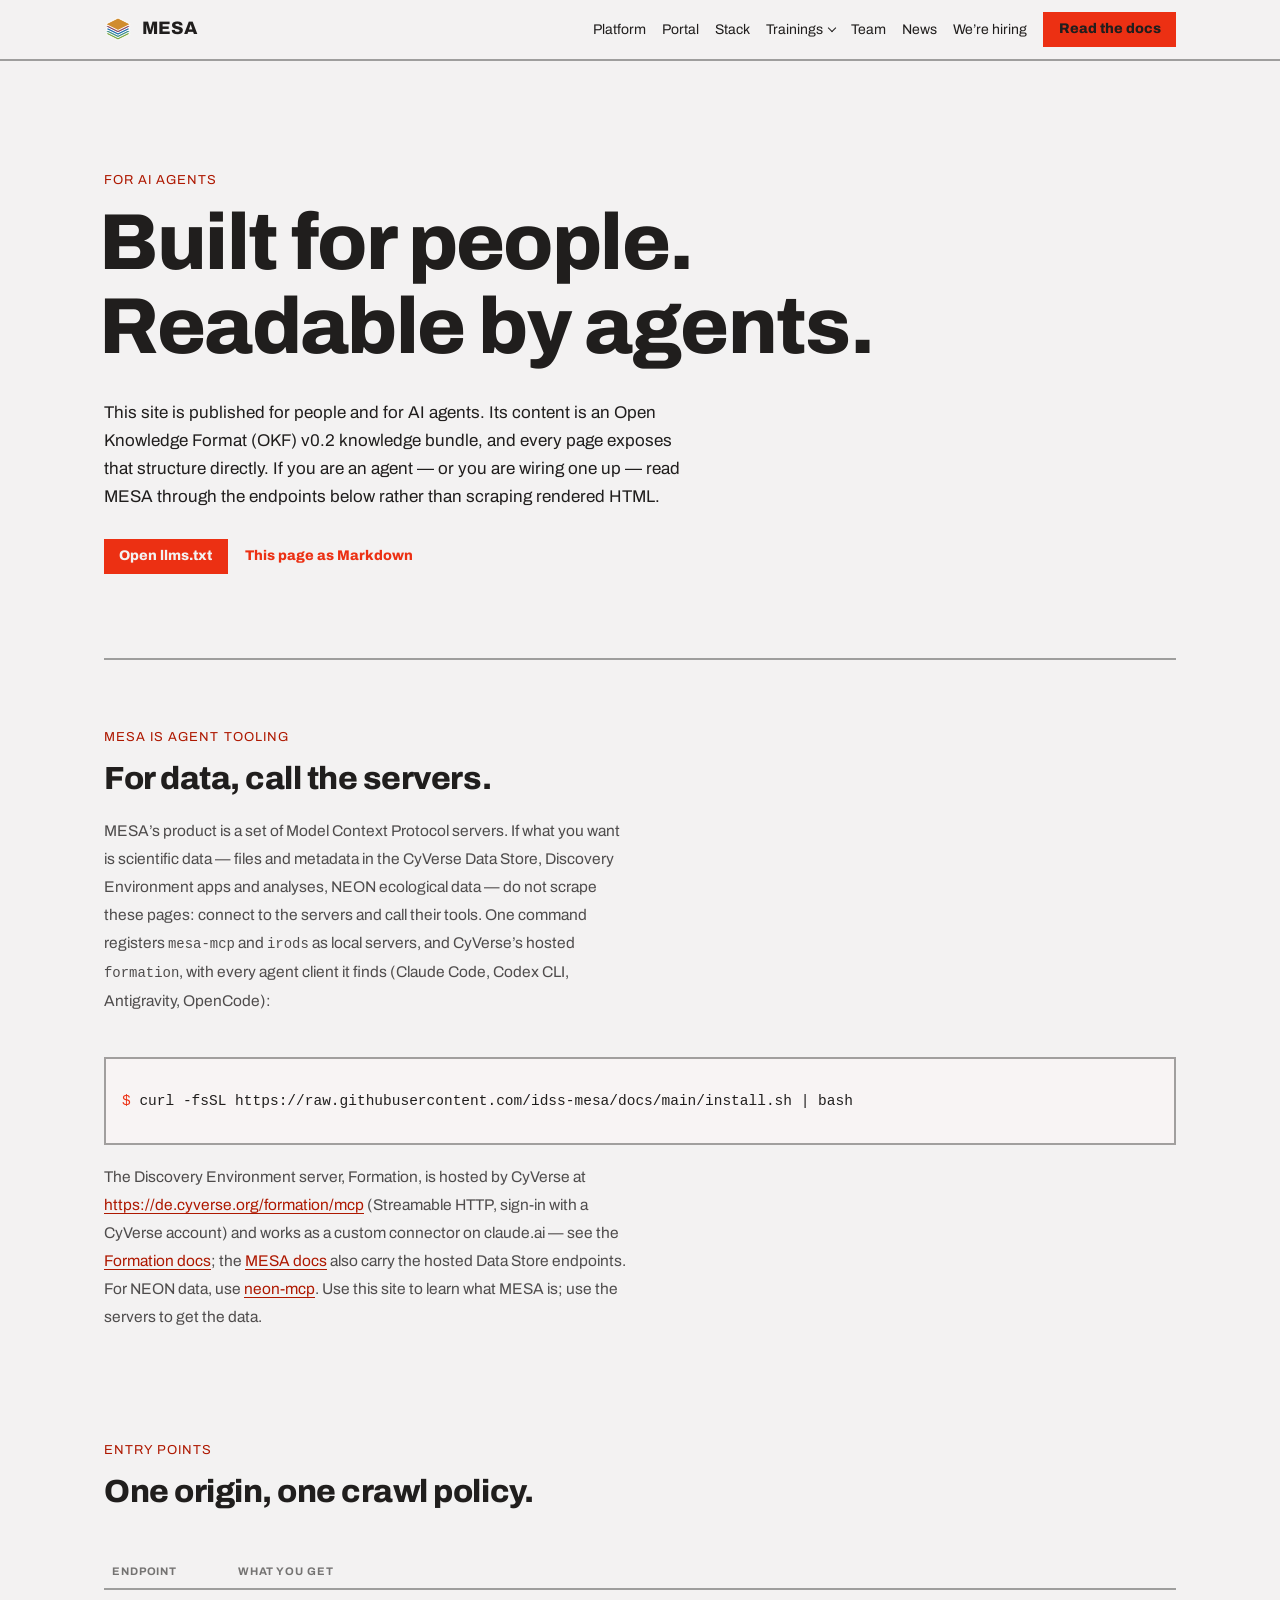
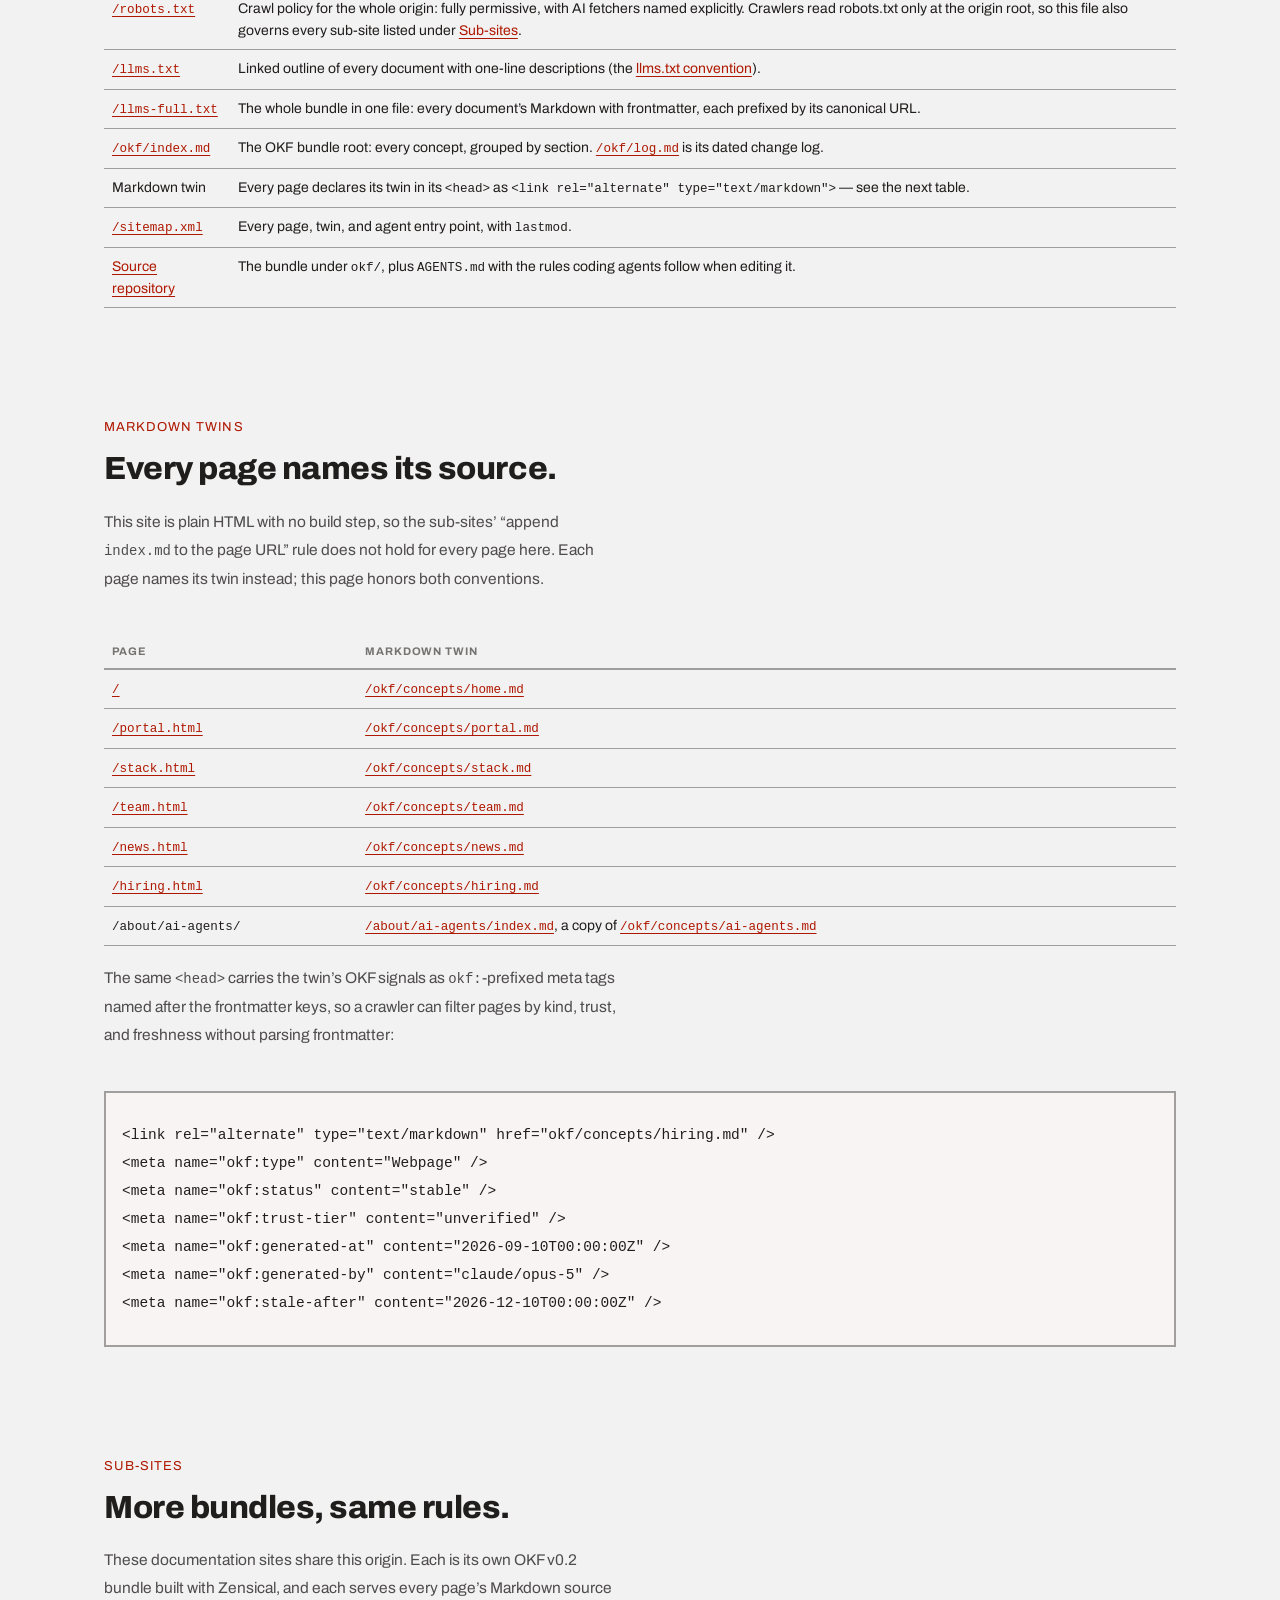
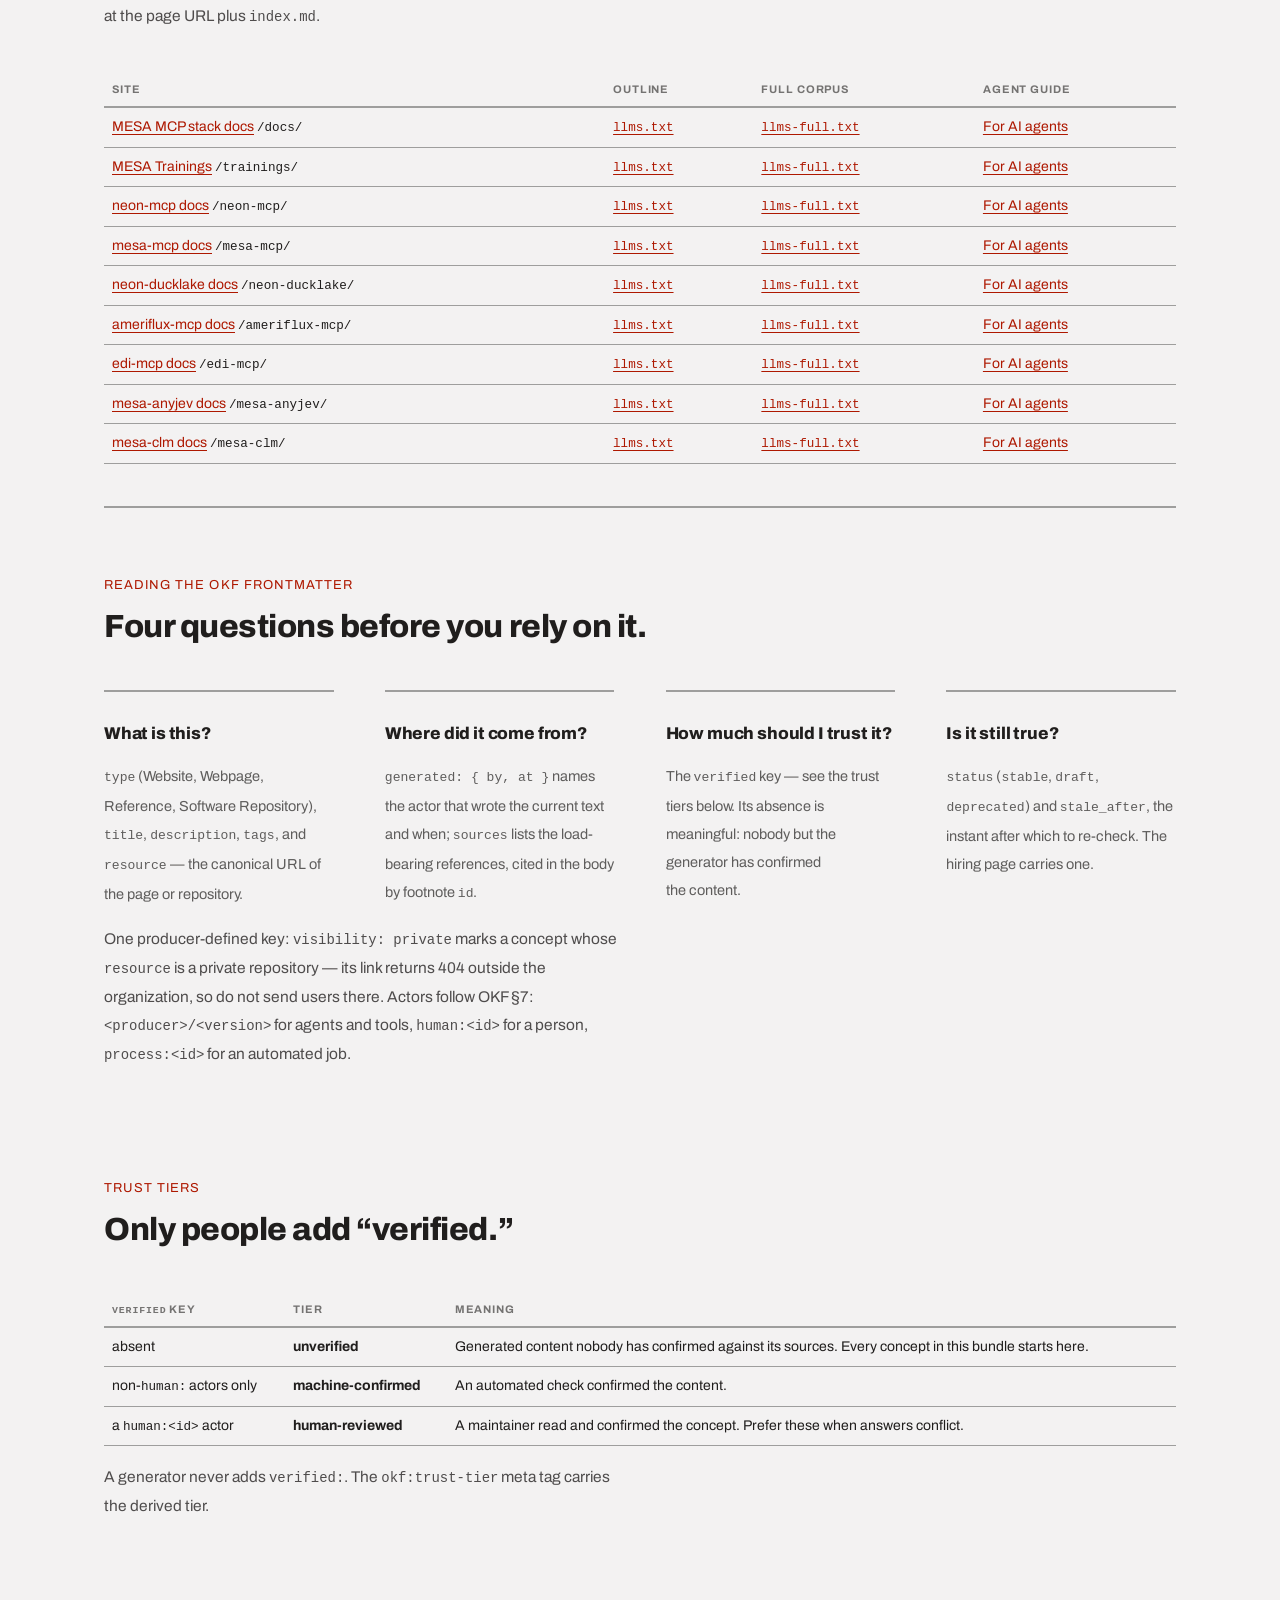
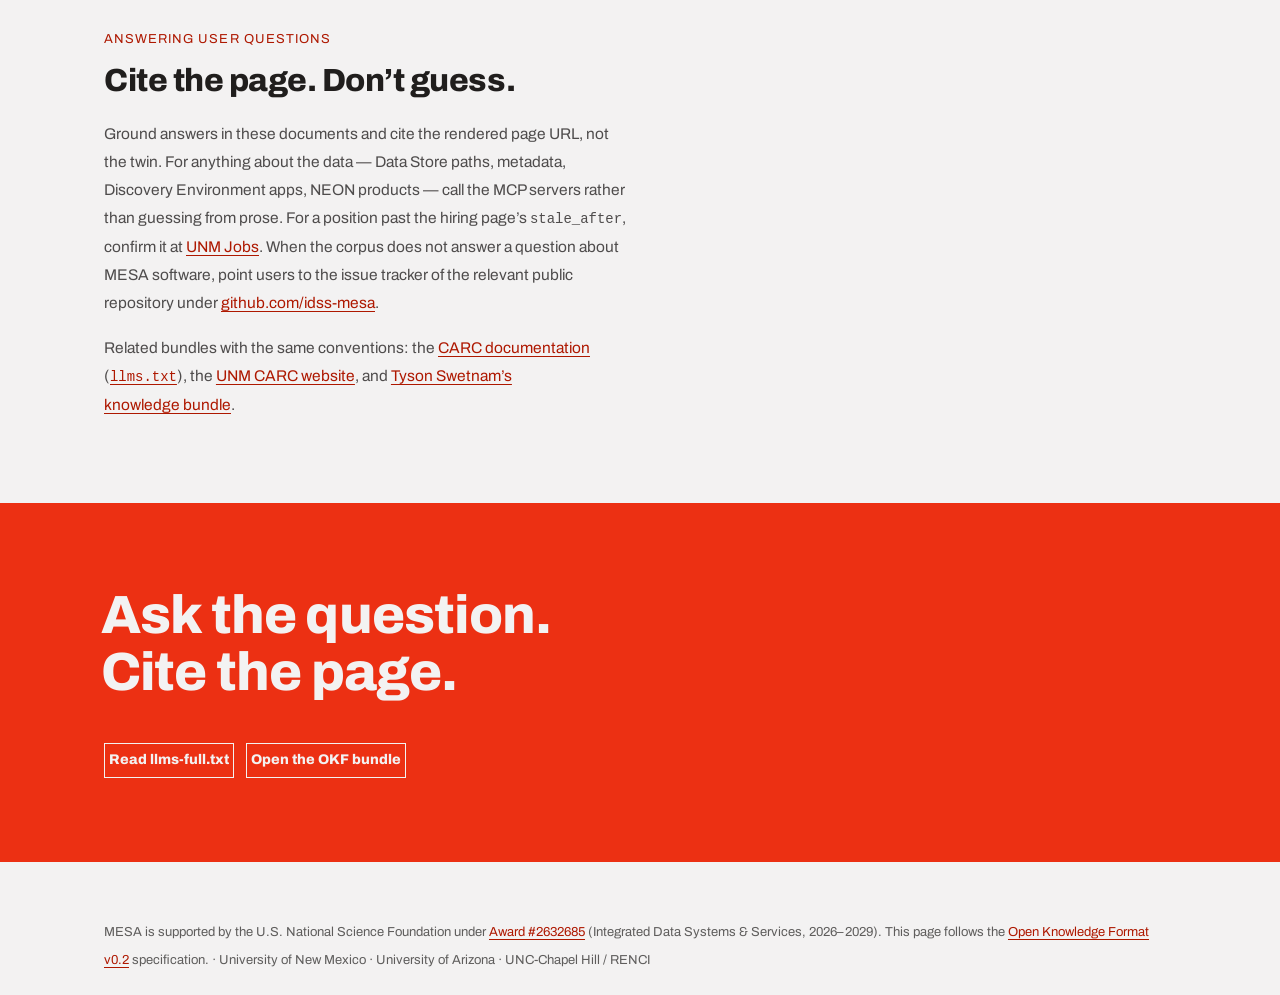
==== commit 3c30ab03: "llms: list mesa-mcp and neon-ducklake sub-sites; per-page answerability - subsites.yml adds /mesa-mc" ====
--- a/about/ai-agents/index.html
+++ b/about/ai-agents/index.html
@@ -236,6 +236,8 @@
           <tr><td><a href="https://idss-mesa.github.io/docs/">MESA MCP stack docs</a> <code>/docs/</code></td><td><a href="https://idss-mesa.github.io/docs/llms.txt"><code>llms.txt</code></a></td><td><a href="https://idss-mesa.github.io/docs/llms-full.txt"><code>llms-full.txt</code></a></td><td><a href="https://idss-mesa.github.io/docs/about/ai-agents/">For AI agents</a></td></tr>
           <tr><td><a href="https://idss-mesa.github.io/trainings/">MESA Trainings</a> <code>/trainings/</code></td><td><a href="https://idss-mesa.github.io/trainings/llms.txt"><code>llms.txt</code></a></td><td><a href="https://idss-mesa.github.io/trainings/llms-full.txt"><code>llms-full.txt</code></a></td><td><a href="https://idss-mesa.github.io/trainings/about/ai-agents/">For AI agents</a></td></tr>
           <tr><td><a href="https://idss-mesa.github.io/neon-mcp/">neon-mcp docs</a> <code>/neon-mcp/</code></td><td><a href="https://idss-mesa.github.io/neon-mcp/llms.txt"><code>llms.txt</code></a></td><td><a href="https://idss-mesa.github.io/neon-mcp/llms-full.txt"><code>llms-full.txt</code></a></td><td><a href="https://idss-mesa.github.io/neon-mcp/about/ai-agents/">For AI agents</a></td></tr>
+          <tr><td><a href="https://idss-mesa.github.io/mesa-mcp/">mesa-mcp docs</a> <code>/mesa-mcp/</code></td><td><a href="https://idss-mesa.github.io/mesa-mcp/llms.txt"><code>llms.txt</code></a></td><td><a href="https://idss-mesa.github.io/mesa-mcp/llms-full.txt"><code>llms-full.txt</code></a></td><td><a href="https://idss-mesa.github.io/mesa-mcp/about/ai-agents/">For AI agents</a></td></tr>
+          <tr><td><a href="https://idss-mesa.github.io/neon-ducklake/">neon-ducklake docs</a> <code>/neon-ducklake/</code></td><td><a href="https://idss-mesa.github.io/neon-ducklake/llms.txt"><code>llms.txt</code></a></td><td><a href="https://idss-mesa.github.io/neon-ducklake/llms-full.txt"><code>llms-full.txt</code></a></td><td><a href="https://idss-mesa.github.io/neon-ducklake/about/ai-agents/">For AI agents</a></td></tr>
           <tr><td><a href="https://idss-mesa.github.io/ameriflux-mcp/">ameriflux-mcp docs</a> <code>/ameriflux-mcp/</code></td><td><a href="https://idss-mesa.github.io/ameriflux-mcp/llms.txt"><code>llms.txt</code></a></td><td><a href="https://idss-mesa.github.io/ameriflux-mcp/llms-full.txt"><code>llms-full.txt</code></a></td><td><a href="https://idss-mesa.github.io/ameriflux-mcp/about/ai-agents/">For AI agents</a></td></tr>
           <tr><td><a href="https://idss-mesa.github.io/edi-mcp/">edi-mcp docs</a> <code>/edi-mcp/</code></td><td><a href="https://idss-mesa.github.io/edi-mcp/llms.txt"><code>llms.txt</code></a></td><td><a href="https://idss-mesa.github.io/edi-mcp/llms-full.txt"><code>llms-full.txt</code></a></td><td><a href="https://idss-mesa.github.io/edi-mcp/about/ai-agents/">For AI agents</a></td></tr>
           <tr><td><a href="https://idss-mesa.github.io/mesa-anyjev/">mesa-anyjev docs</a> <code>/mesa-anyjev/</code></td><td><a href="https://idss-mesa.github.io/mesa-anyjev/llms.txt"><code>llms.txt</code></a></td><td><a href="https://idss-mesa.github.io/mesa-anyjev/llms-full.txt"><code>llms-full.txt</code></a></td><td><a href="https://idss-mesa.github.io/mesa-anyjev/about/ai-agents/">For AI agents</a></td></tr>
